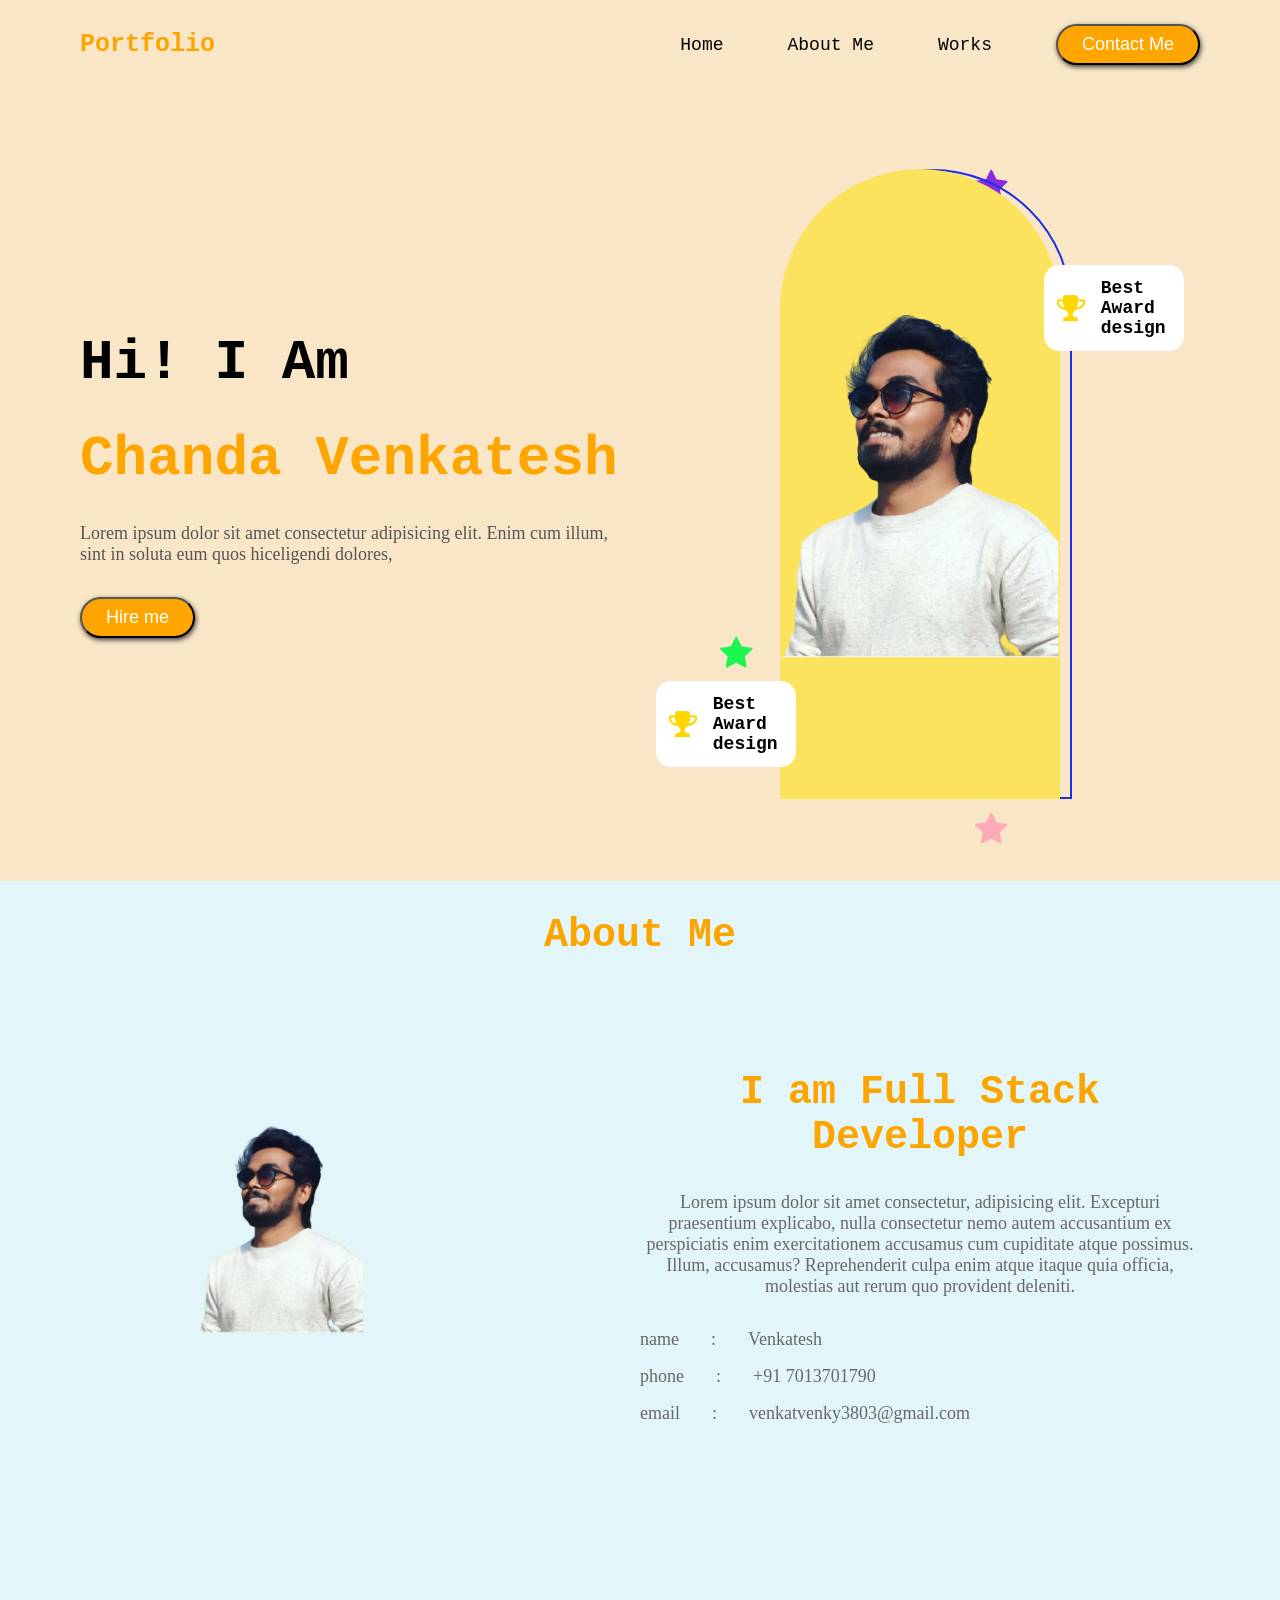
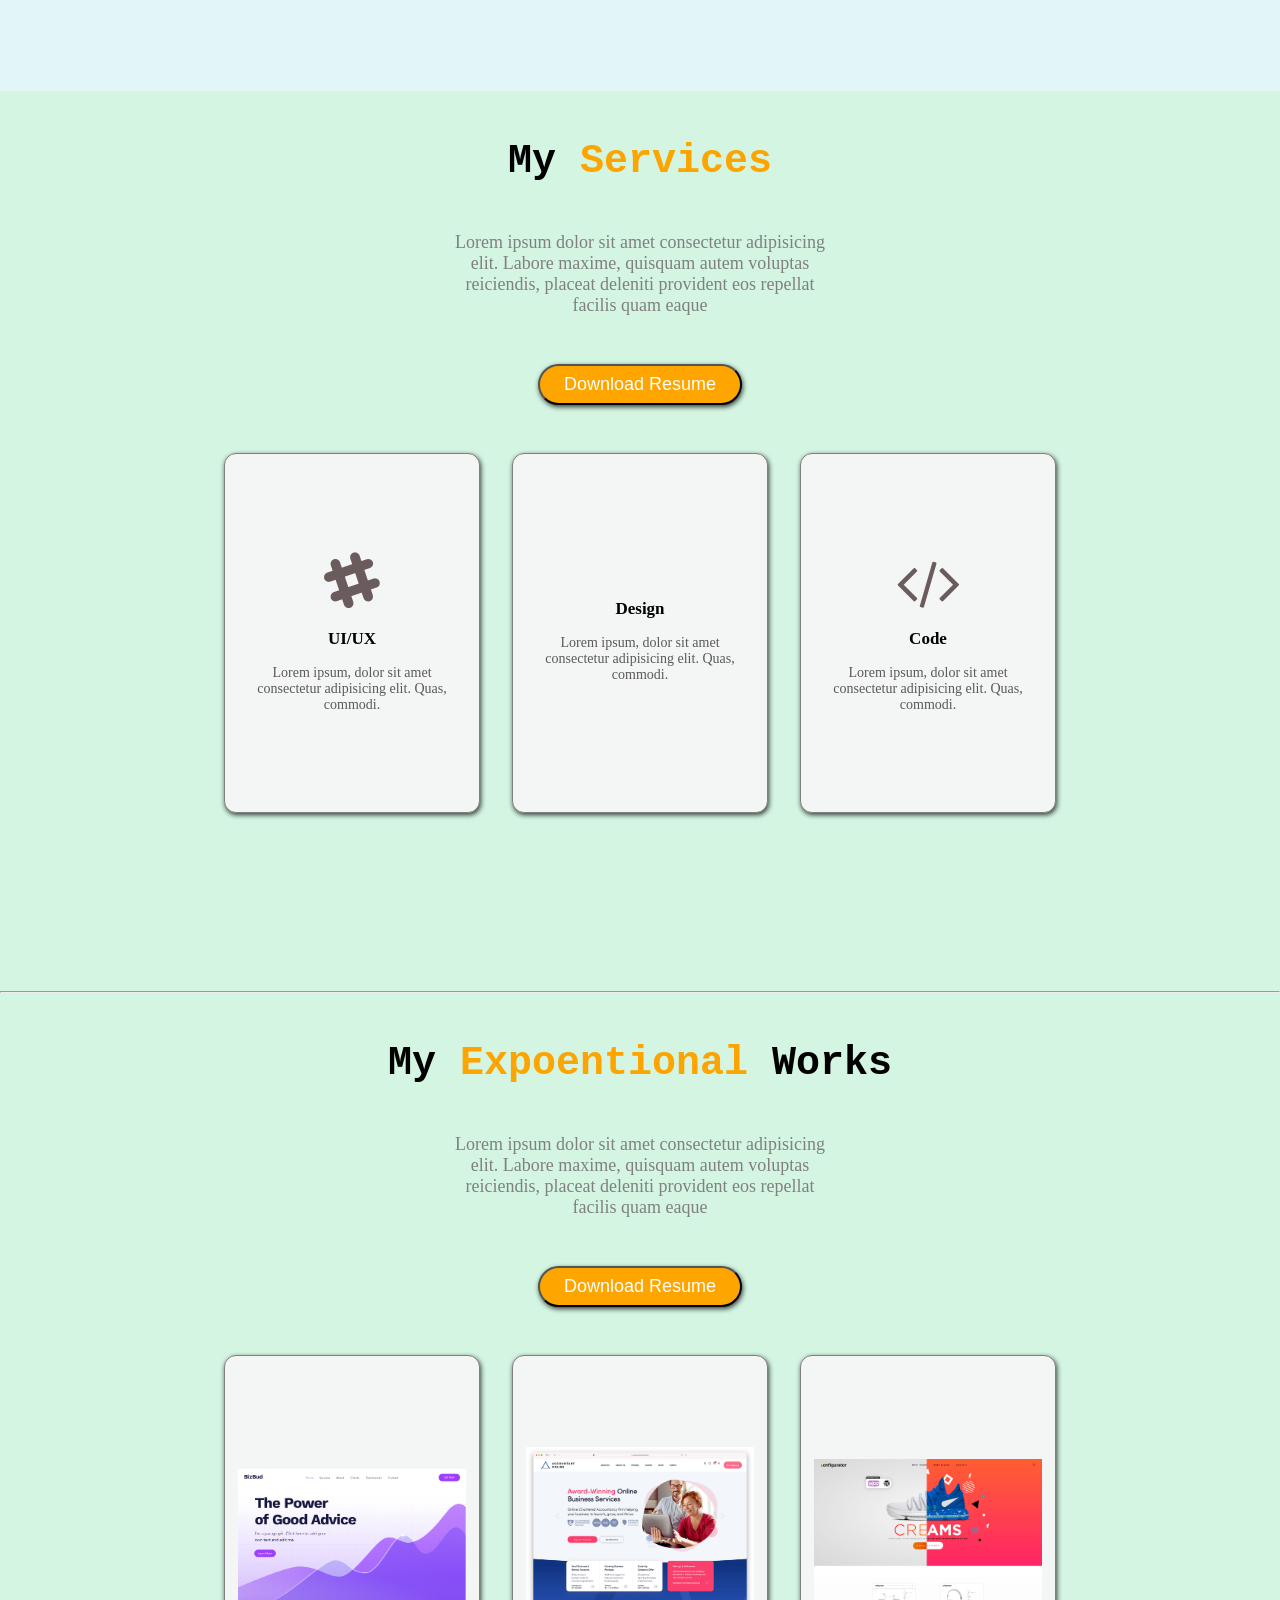
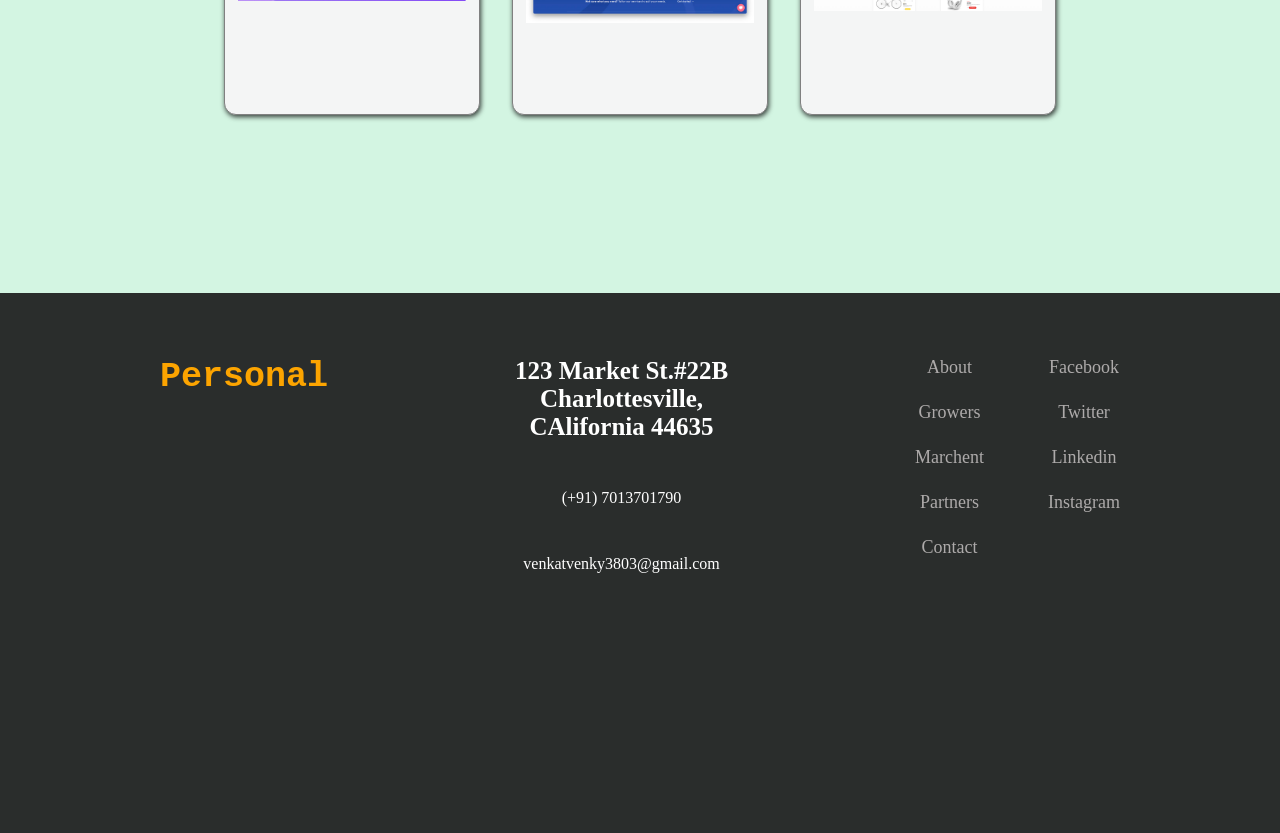
==== index.html @ 1b40fb08 "added my portfolio" ====
<!DOCTYPE html>
<html lang="en">

<head>
    <meta charset="UTF-8">
    <meta http-equiv="X-UA-Compatible" content="IE=edge">
    <meta name="viewport" content="width=device-width, initial-scale=1.0">
    <title>Venkatesh portfolio</title>
    <link rel="stylesheet" href="https://cdnjs.cloudflare.com/ajax/libs/font-awesome/4.7.0/css/font-awesome.min.css">
    <link rel="stylesheet" href="./index.css">
</head>

<body>
    <!-- navber starts -->
    <section class="navber">
        <div class="nav_container">
            <h1>Portfolio</h1>
            <div class="links">
                <ul>
                    <li>Home</li>
                    <li>About Me</li>
                    <li>Works</li>
                    <button>Contact Me</button>
                </ul>
            </div>
        </div>
    </section>
    <!-- navber ends -->
    <!-- hero starts here -->
    <section class="hero">
        <div class="hero_container">
            <div class="hero_left">
                <h1>Hi! I Am</h1>
                <h1>Chanda Venkatesh</h1>
                <p>Lorem ipsum dolor sit amet consectetur adipisicing elit. Enim cum illum, <br /> sint in soluta eum
                    quos hiceligendi dolores,</p>
                <button>Hire me</button>
            </div>
            <div class="hero_right">
                <div class="yellow"></div>
                <div class="border"></div>
                <img src="./images/Screenshot_2020-09-07-12-32-36-259_com.whatsapp-removebg-preview.png" alt="">
                <div class="awards">
                    <i class="fa fa-trophy"></i>
                    <p>Best Award <br /> design</p>
                </div>
                <div class="works">
                    <i class="fa fa-trophy"></i>
                    <p>Best Award <br /> design</p>
                </div>
                <div class="stars">
                    <i class="fa fa-star"></i>
                    <i class="fa fa-star"></i>
                    <i class="fa fa-star"></i>
                </div>
            </div>
        </div>
    </section>

    <!-- About me starts here -->
    <section class="aboutme">
        <h1>About Me</h1>
        <div class="about_container">
            <div class="about_left">
                <img src="./images/Screenshot_2020-09-07-12-32-36-259_com.whatsapp-removebg-preview.png" alt="">
            </div>
            <div class="about_right">
                <h1>I am Full Stack Developer</h1>
                <p>Lorem ipsum dolor sit amet consectetur, adipisicing elit. Excepturi praesentium explicabo, nulla
                    consectetur nemo autem accusantium ex perspiciatis enim exercitationem accusamus cum cupiditate
                    atque possimus. Illum, accusamus? Reprehenderit culpa enim atque itaque quia officia, molestias aut
                    rerum quo provident deleniti.</p>

                <div class="info">
                    <ul>
                        <li>name</li>
                        <span>:</span>
                        <li>Venkatesh</li>
                    </ul>
                    <ul>
                        <li>phone</li>
                        <span>:</span>
                        <li>+91 7013701790</li>
                    </ul>
                    <ul>
                        <li>email</li>
                        <span>:</span>
                        <li>venkatvenky3803@gmail.com</li>
                    </ul>
                </div>
            </div>
        </div>
    </section>
    <!-- my services starts here -->


    <section class="myservices">
        <h1><span>My</span> Services</h1>
        <div class="service_container">
            <p>Lorem ipsum dolor sit amet consectetur adipisicing elit. Labore maxime, quisquam autem voluptas
                reiciendis, placeat deleniti provident eos repellat facilis quam eaque </p>
            <button>Download Resume</button>

            <div class="card">
                <div class="cards">
                    <i class="fa fa-slack"></i>
                    <h2>UI/UX</h2>
                    <p>Lorem ipsum, dolor sit amet consectetur adipisicing elit. Quas, commodi.</p>
                </div>
                <div class="cards">
                    <i class="fa fa-face-smile-wink"></i>
                    <h2>Design</h2>
                    <p>Lorem ipsum, dolor sit amet consectetur adipisicing elit. Quas, commodi.</p>
                </div>
                <div class="cards">
                    <i class="fa fa-code"></i>
                    <h2>Code</h2>
                    <p>Lorem ipsum, dolor sit amet consectetur adipisicing elit. Quas, commodi.</p>
                </div>
            </div>
        </div>
    </section>
    <!-- my works starts here -->
    <hr>
    <section class="myservices">
        <h1><span>My</span> Expoentional <span>Works</span></h1>
        <div class="service_container">
            <p>Lorem ipsum dolor sit amet consectetur adipisicing elit. Labore maxime, quisquam autem voluptas
                reiciendis, placeat deleniti provident eos repellat facilis quam eaque </p>
            <button>Download Resume</button>

            <div class="card">
                <div class="cards">
                    <img src="./images/0d373b57e250525e2556015c5ad6fe84f66f2f632357a97c5de6e73043c0e0d51628682335902.jpg"
                        alt="">
                </div>
                <div class="cards">
                    <img src="./images/accounting-website-design.jpg" alt="">
                </div>
                <div class="cards">
                    <img src="images/15_awesome-websites.jpg" alt="">
                </div>
            </div>
        </div>
    </section>
    <!-- Footer starts here -->

    <section class="footer">
        <div class="footer_container">
            <div class="content">
                <h1>Personal</h1>
            </div>
            <div class="content">
                <h3>123 Market St.#22B Charlottesville, CAlifornia 44635</h3>
                <p>(+91) 7013701790</p>
                <p>venkatvenky3803@gmail.com</p>
            </div>
            <div class="content">
                <ul>
                    <li>About</li>
                    <li>Growers</li>
                    <li>Marchent</li>
                    <li>Partners</li>
                    <li>Contact</li>
                </ul>
            </div>
            <div class="content">
                <ul>
                    <li>Facebook</li>
                    <li>Twitter</li>
                    <li>Linkedin</li>
                    <li>Instagram</li>
                </ul>
            </div>
        </div>
    </section>
</body>

</html>
---- index.css ----
* {
    margin: 0%;
    padding: 0%;
    box-sizing: border-box;
}

/* navber starts here */
.navber {
    width: 100%;
    background-color: rgb(248, 230, 199);
    position: sticky;
    top: 0;
    z-index: 10;
}

.nav_container {
    display: flex;
    justify-content: space-between;
    align-items: center;
    padding: 1.5rem 5rem;
}

h1 {
    font-size: 25px;
    color: rgb(252, 164, 0);
    font-family: monospace;
}

.links>ul {
    display: flex;
    list-style: none;
    gap: 4rem;
    align-items: center;
}

.links>ul li {
    font-size: 18px;
    font-weight: 500;
    font-family: monospace;
}

.links>ul li:hover {
    color: orange;
    transition: 0.3s ease;
}

button {
    padding: 0.5rem 1.5rem;
    border-radius: 25px;
    color: white;
    background-color: orange;
    font-size: 18px;
    font-weight: 500;
    -webkit-box-shadow: 1px 2px 5px 0px rgba(0, 0, 0, 0.75);
    -moz-box-shadow: 1px 2px 5px 0px rgba(0, 0, 0, 0.75);
    box-shadow: 1px 2px 5px 0px rgba(0, 0, 0, 0.75);
    cursor: pointer;
    width: fit-content;
}

/* Hero starts here */

.hero {
    width: 100%;
    background-color: rgb(248, 230, 199);
    height: 88vh;
}

.hero_container {
    display: flex;
    align-items: center;
    padding: 5rem;
}

.hero_left {
    flex: 1;
    display: flex;
    flex-direction: column;
    justify-content: center;
    gap: 2rem;
    margin: 2rem 0;
}

.hero_left>h1:nth-child(1) {
    color: black;
    font-size: 3.5rem;
}

.hero_left>h1:nth-child(2) {
    color: orange;
    font-size: 3.5rem;
}

.hero_left>p {
    color: rgb(86, 85, 85);
    font-size: 18px;
}


.hero_right {
    flex: 1;
    display: flex;
    justify-content: center;
    align-items: center;
    position: relative;
}

.yellow {
    background-color: rgb(251, 227, 94);
    height: 70vh;
    width: 50%;
    border-top-right-radius: 150px;
    border-top-left-radius: 150px;
    z-index: 2;
}

.border {
    border: 2px solid rgb(30, 47, 231);
    height: 70vh;
    width: 50%;
    border-top-right-radius: 150px;
    border-top-left-radius: 150px;
    position: absolute;
    right: 8rem;
    z-index: 1;
}

.hero_right>img {
    width: 50%;
    position: absolute;
    z-index: 3;
}

.awards {
    background-color: white;
    width: 25%;
    display: flex;
    align-items: center;
    justify-content: center;
    gap: 1rem;
    padding: 0.8rem;
    border-radius: 15px;
    position: absolute;
    bottom: 2rem;
    left: 1rem;
    z-index: 4;
}

.awards>i,
.works>i {
    font-size: 30px;
    color: gold;
}

.awards>p,
.works>p {
    font-size: 18px;
    font-weight: 600;
    font-family: monospace;
}

.works {
    background-color: white;
    width: 25%;
    display: flex;
    align-items: center;
    justify-content: center;
    gap: 1rem;
    padding: 0.8rem;
    border-radius: 15px;
    position: absolute;
    top: 6rem;
    right: 1rem;
    z-index: 4;
}

.stars i {
    font-size: 35px;
}

.stars :nth-child(1) {
    position: absolute;
    color: rgb(28, 245, 82);
    bottom: 8rem;
    left: 5rem;
}

.stars :nth-child(2) {
    position: absolute;
    color: blueviolet;
    top: 0rem;
    right: 12rem;
}

.stars :nth-child(3) {
    position: absolute;
    color: rgb(254, 171, 185);
    bottom: -3rem;
    right: 12rem;
}

/* about me starts here */

.aboutme {
    width: 100%;
    height: 90vh;
    background-color: rgb(226, 246, 249);
    text-align: center;
    color: rgb(104, 103, 103);
    font-size: 18px;
}

.aboutme h1 {
    font-size: 40px;
    padding-top: 2rem;
}

.about_container {
    display: flex;
    align-items: center;
    justify-content: center;
}

.about_left {
    flex: 1;
}

.about_left img {
    width: 30%;
}

.about_right {
    flex: 1;
    display: flex;
    flex-direction: column;
    gap: 2rem;
    align-items: flex-start;
    padding: 5rem;
}

.info {
    display: flex;
    flex-direction: column;
    gap: 1rem;
    align-items: flex-start;
}

.info ul {
    display: flex;
    align-items: center;
    list-style: none;
    justify-content: space-around;
    gap: 2rem;
}


/* myservices starts here */
.myservices {
    width: 100%;
    height: 100vh;
    background-color: rgb(211, 245, 226);
    text-align: center;
}

.myservices h1 {
    font-size: 40px;
    padding: 3rem;
}

.myservices h1 span {
    font-size: 40px;
    color: black;
}

.service_container {
    display: flex;
    flex-direction: column;
    justify-content: center;
    align-items: center;
    gap: 3rem;
}

.service_container p {
    color: gray;
    width: 30%;
    align-self: center;
    font-size: 18px;
}

.service_container button {
    width: fit-content;
    align-self: center;
    font-size: 18px;
    color: white;
}

.card {
    display: flex;
    gap: 2rem;
    justify-content: center;
    align-items: center;
}

.cards {
    background-color: rgb(244, 245, 245);
    width: 20%;
    height: 40vh;
    border: 1px solid gray;
    border-radius: 12px;
    display: flex;
    justify-content: center;
    align-items: center;
    flex-direction: column;
    gap: 1rem;
    -webkit-box-shadow: 1px 2px 5px 0px rgba(0, 0, 0, 0.75);
    -moz-box-shadow: 1px 2px 5px 0px rgba(0, 0, 0, 0.75);
    box-shadow: 1px 2px 5px 0px rgba(0, 0, 0, 0.75);
    cursor: pointer;
}

.cards:hover {
    transform: scale(1.1);
    transition: 0.3s ease;
}

.cards i {
    font-size: 60px;
    color: rgb(106, 92, 92);
}

.cards h2 {
    font-size: 17px;
    color: black;
}

.cards p {
    font-size: 14px;
    color: rgb(91, 89, 89);
    width: 80%;
}

.cards img {
    width: 90%;
    object-fit: cover;
}

/* footer starts here*/

.footer {
    width: 100%;
    height: 60vh;
    background-color: rgb(42, 45, 44);
    text-align: center;
}
.footer_container {
    width: 80%;
    display: flex;
    margin: 0 auto;
    padding: 4rem 2rem;
    text-align: center;
    color: white;
    gap: 4rem;
}

.content{
    display: flex;
    flex-direction: column;
    gap: 3rem;
}
.content h1{
    font-size: 35px;
}
.content h3{
    font-size: 25px;
    width: 50%;
    align-self: center;
}
.content ul{
  list-style: none;
  display: flex;
  flex-direction: column;
  gap: 1.5rem;
  color: rgb(173, 170, 170);
  font-size: 18px;
}
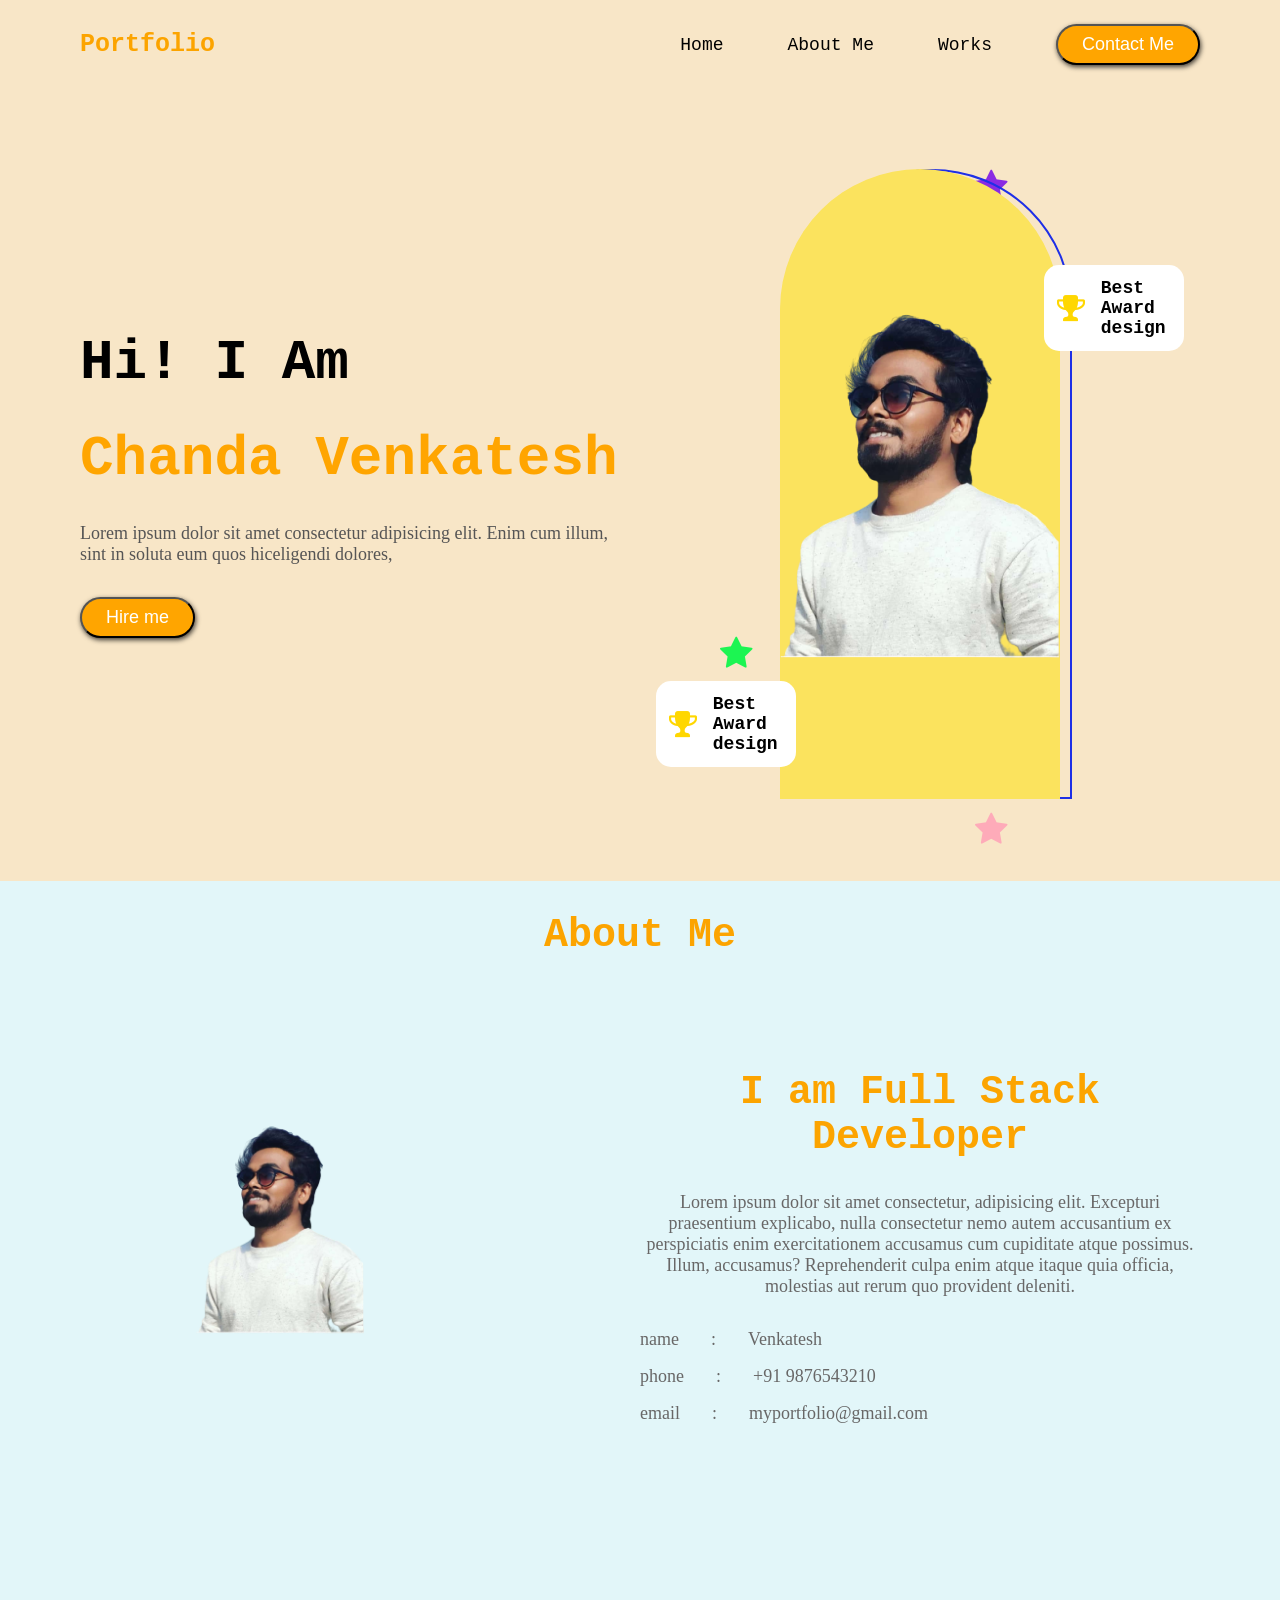
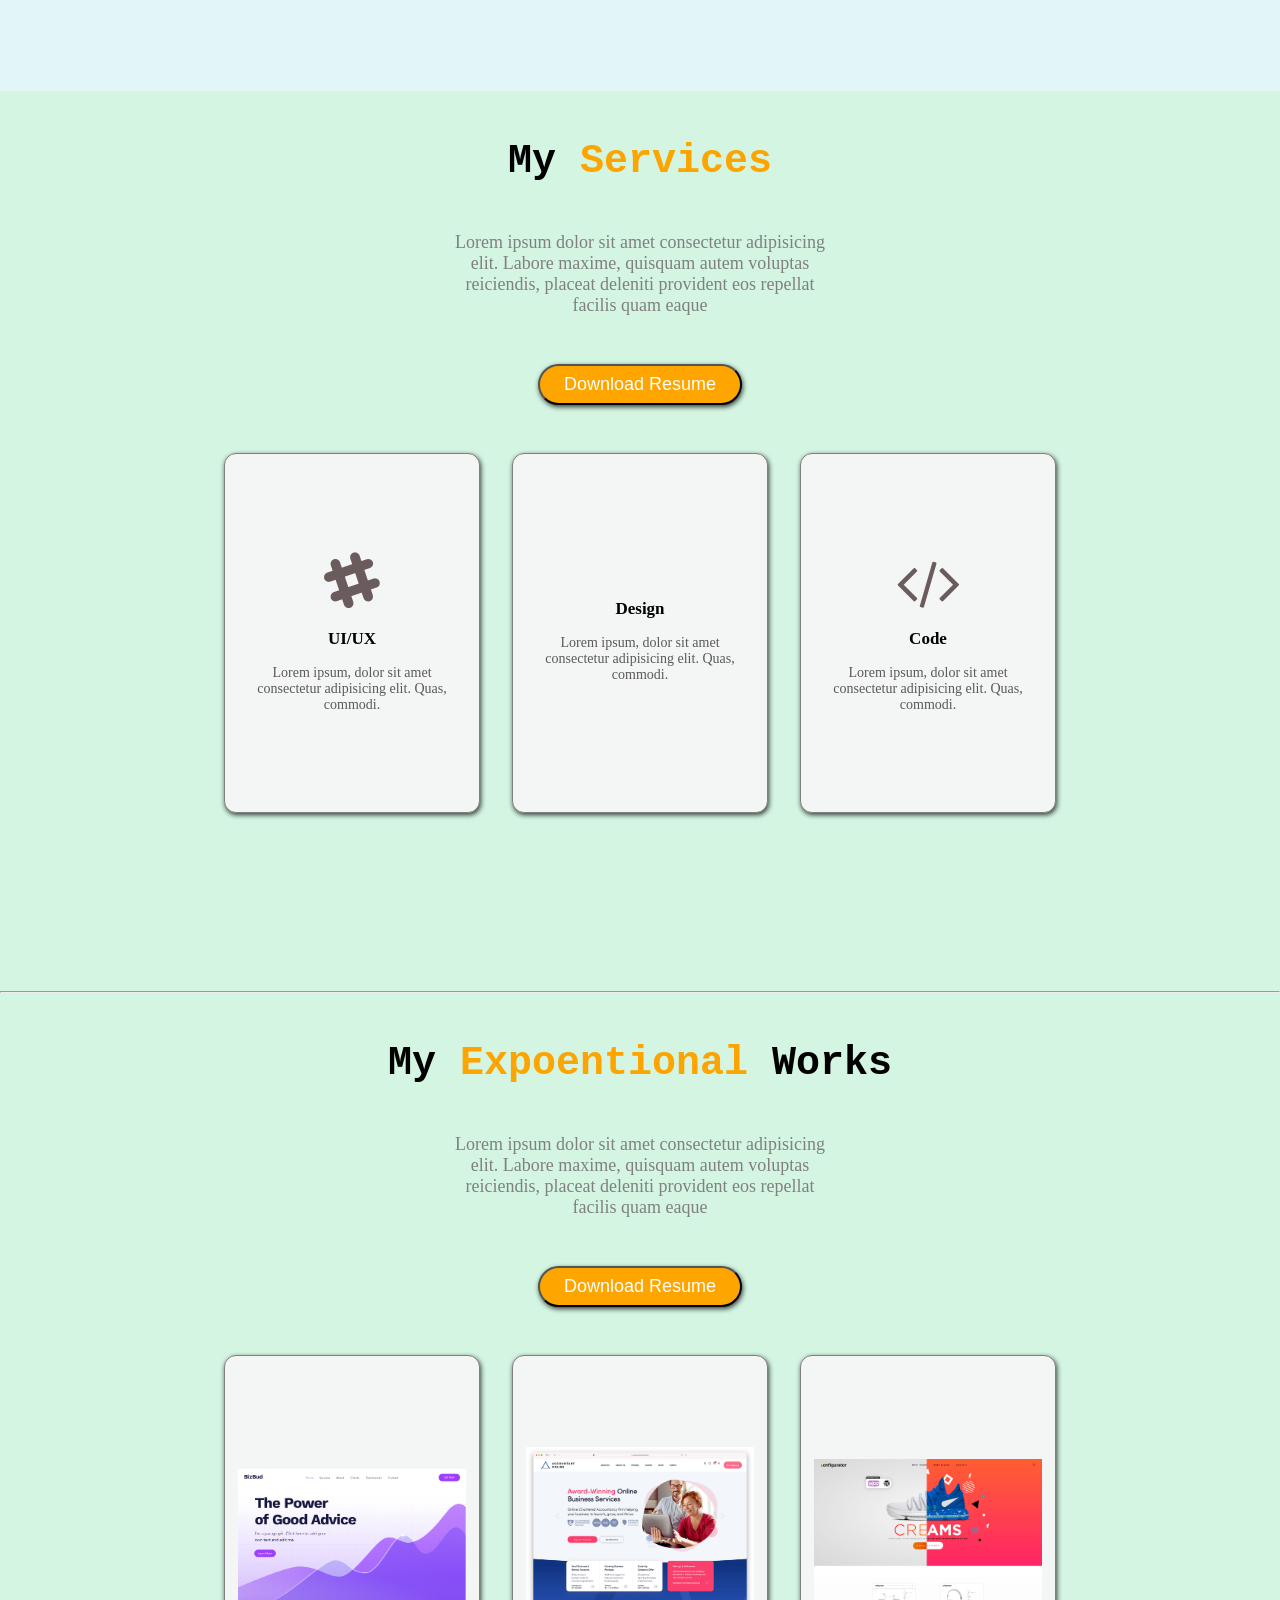
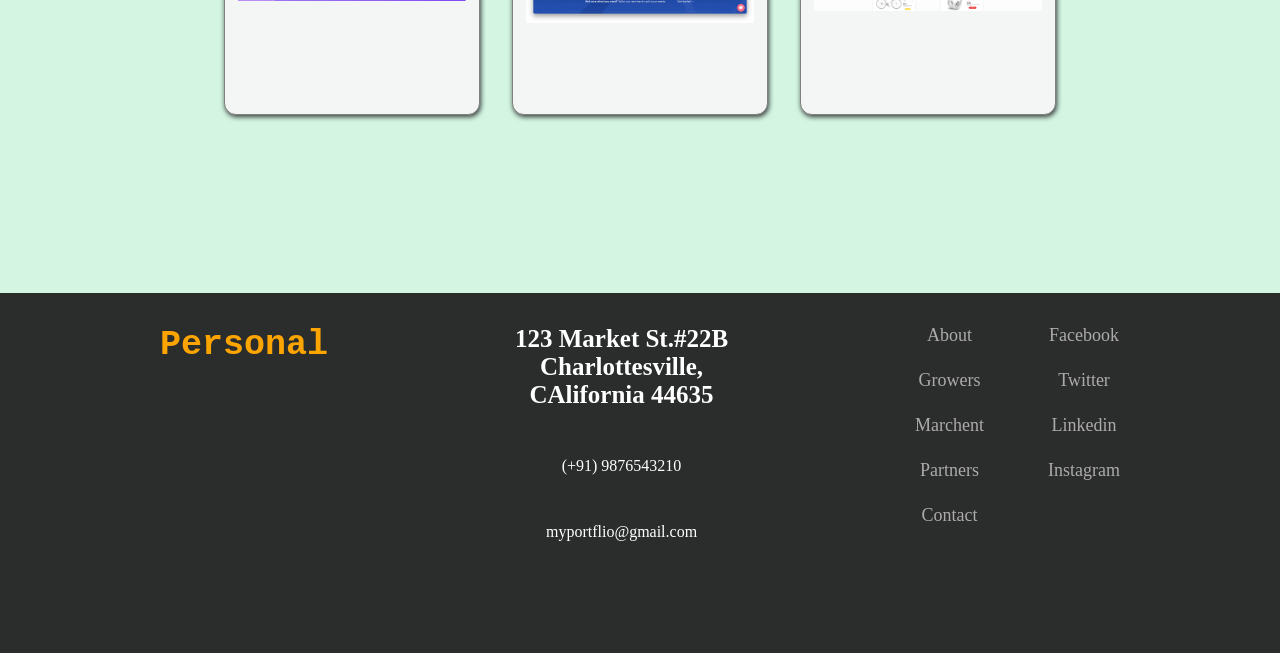
==== commit 40418064: "src" ====
--- a/index.html
+++ b/index.html
@@ -80,12 +80,12 @@
                     <ul>
                         <li>phone</li>
                         <span>:</span>
-                        <li>+91 7013701790</li>
+                        <li>+91 9876543210</li>
                     </ul>
                     <ul>
                         <li>email</li>
                         <span>:</span>
-                        <li>venkatvenky3803@gmail.com</li>
+                        <li>myportfolio@gmail.com</li>
                     </ul>
                 </div>
             </div>
@@ -152,8 +152,8 @@
             </div>
             <div class="content">
                 <h3>123 Market St.#22B Charlottesville, CAlifornia 44635</h3>
-                <p>(+91) 7013701790</p>
-                <p>venkatvenky3803@gmail.com</p>
+                <p>(+91) 9876543210</p>
+                <p>myportflio@gmail.com</p>
             </div>
             <div class="content">
                 <ul>
--- a/index.css
+++ b/index.css
@@ -348,7 +348,7 @@
 
 .footer {
     width: 100%;
-    height: 60vh;
+    height: 40vh;
     background-color: rgb(42, 45, 44);
     text-align: center;
 }
@@ -356,7 +356,7 @@
     width: 80%;
     display: flex;
     margin: 0 auto;
-    padding: 4rem 2rem;
+    padding: 2rem;
     text-align: center;
     color: white;
     gap: 4rem;
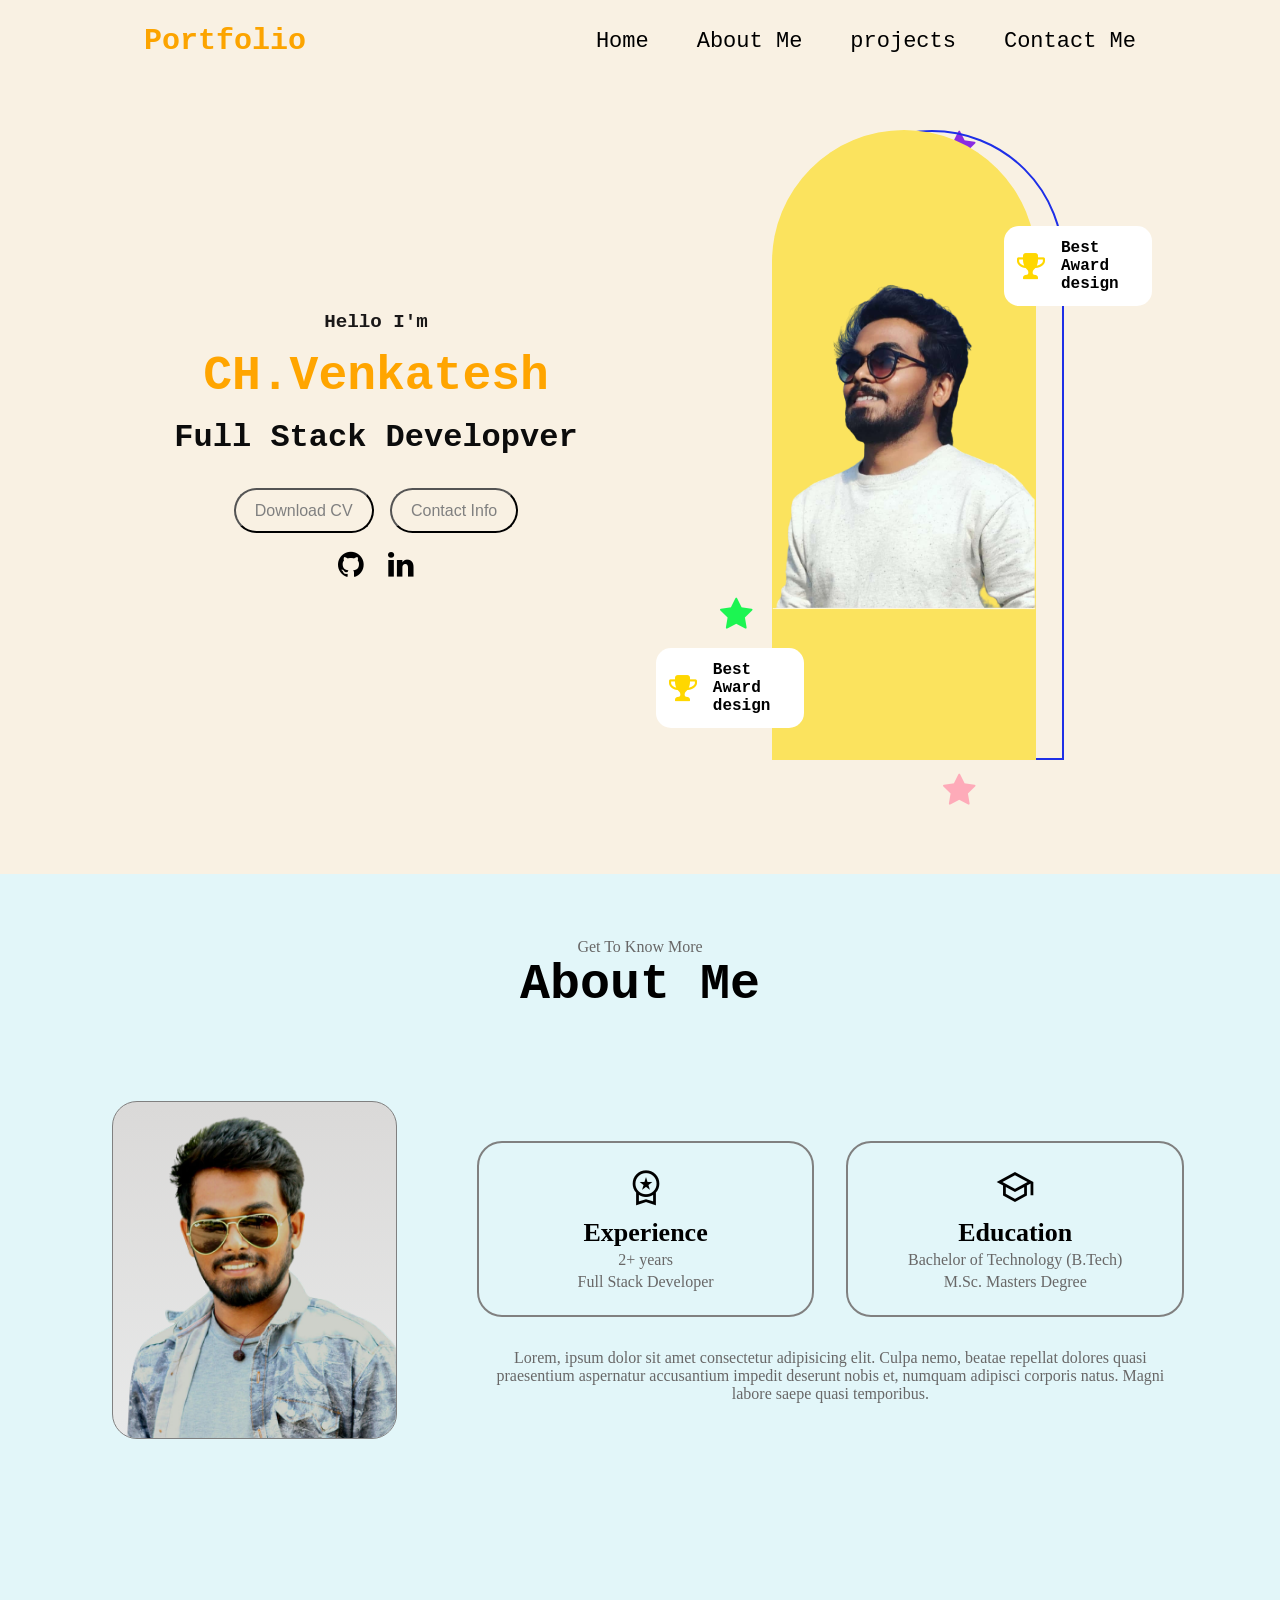
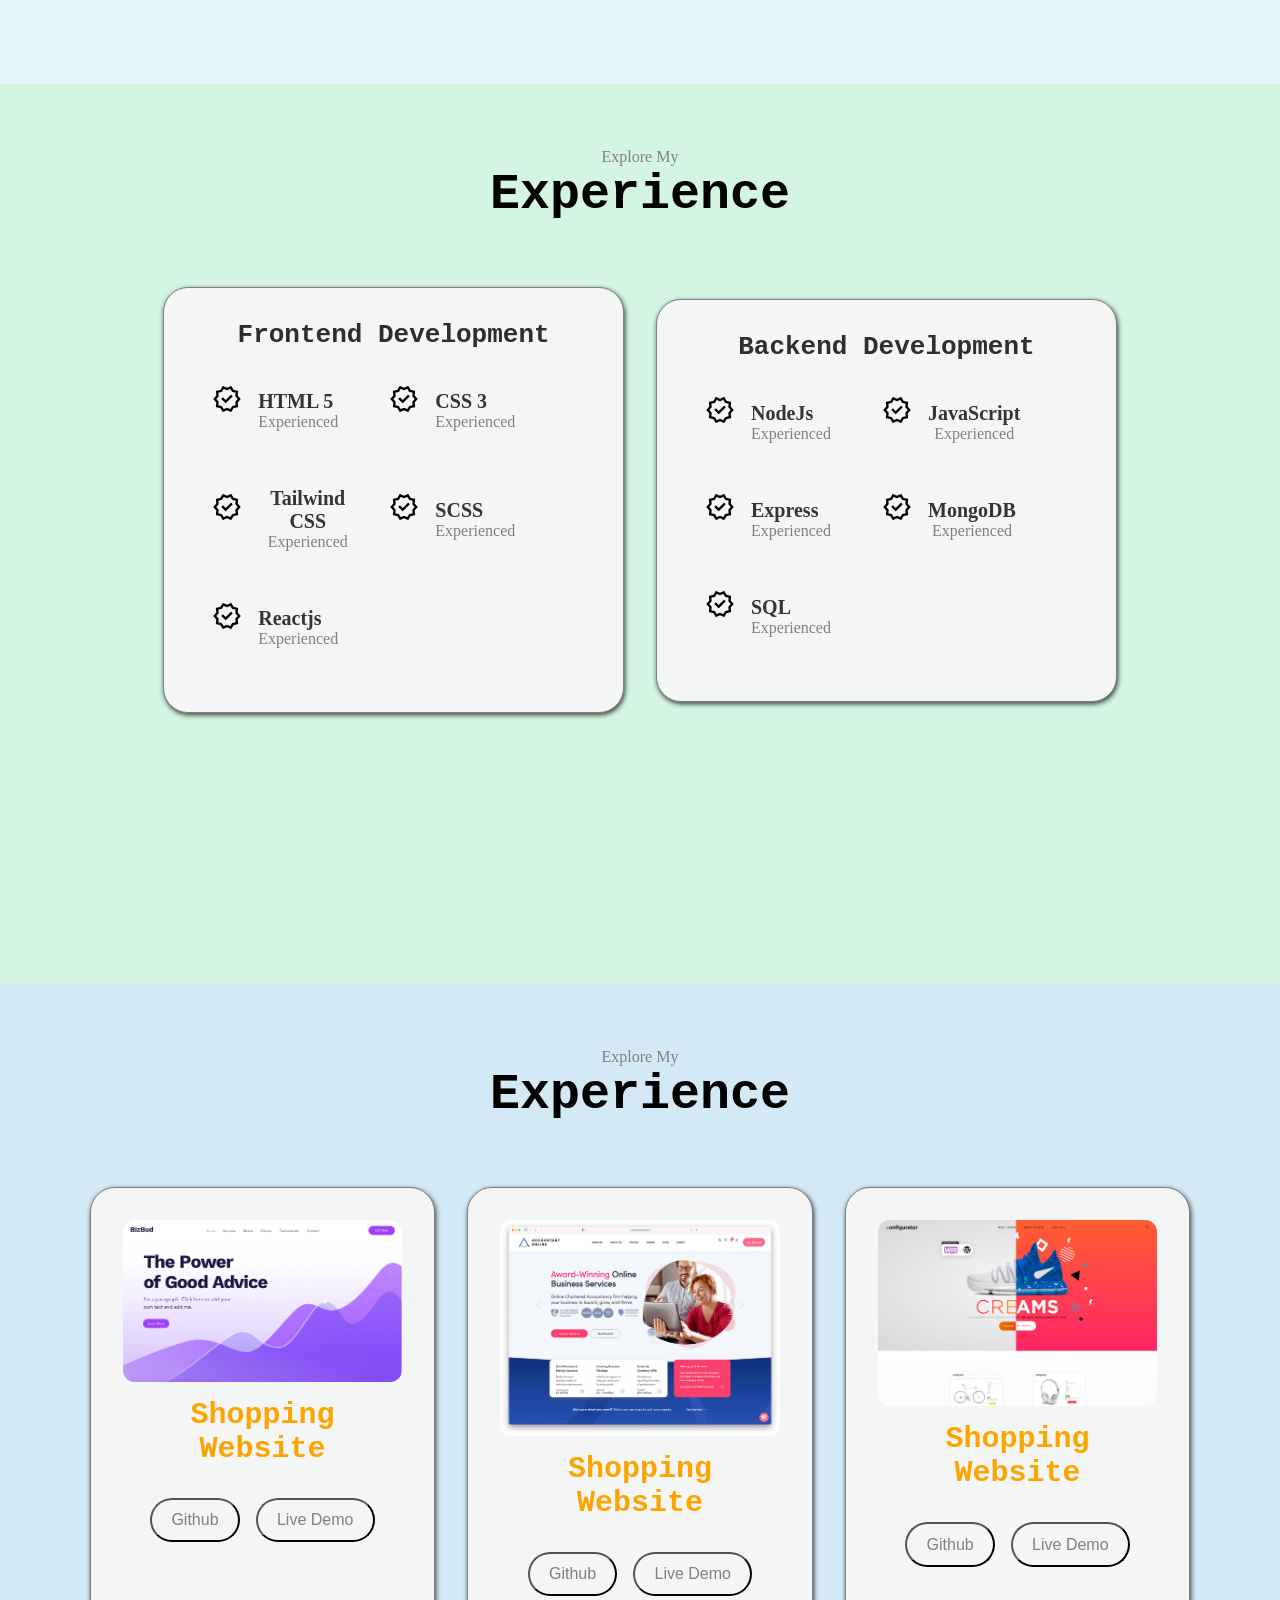
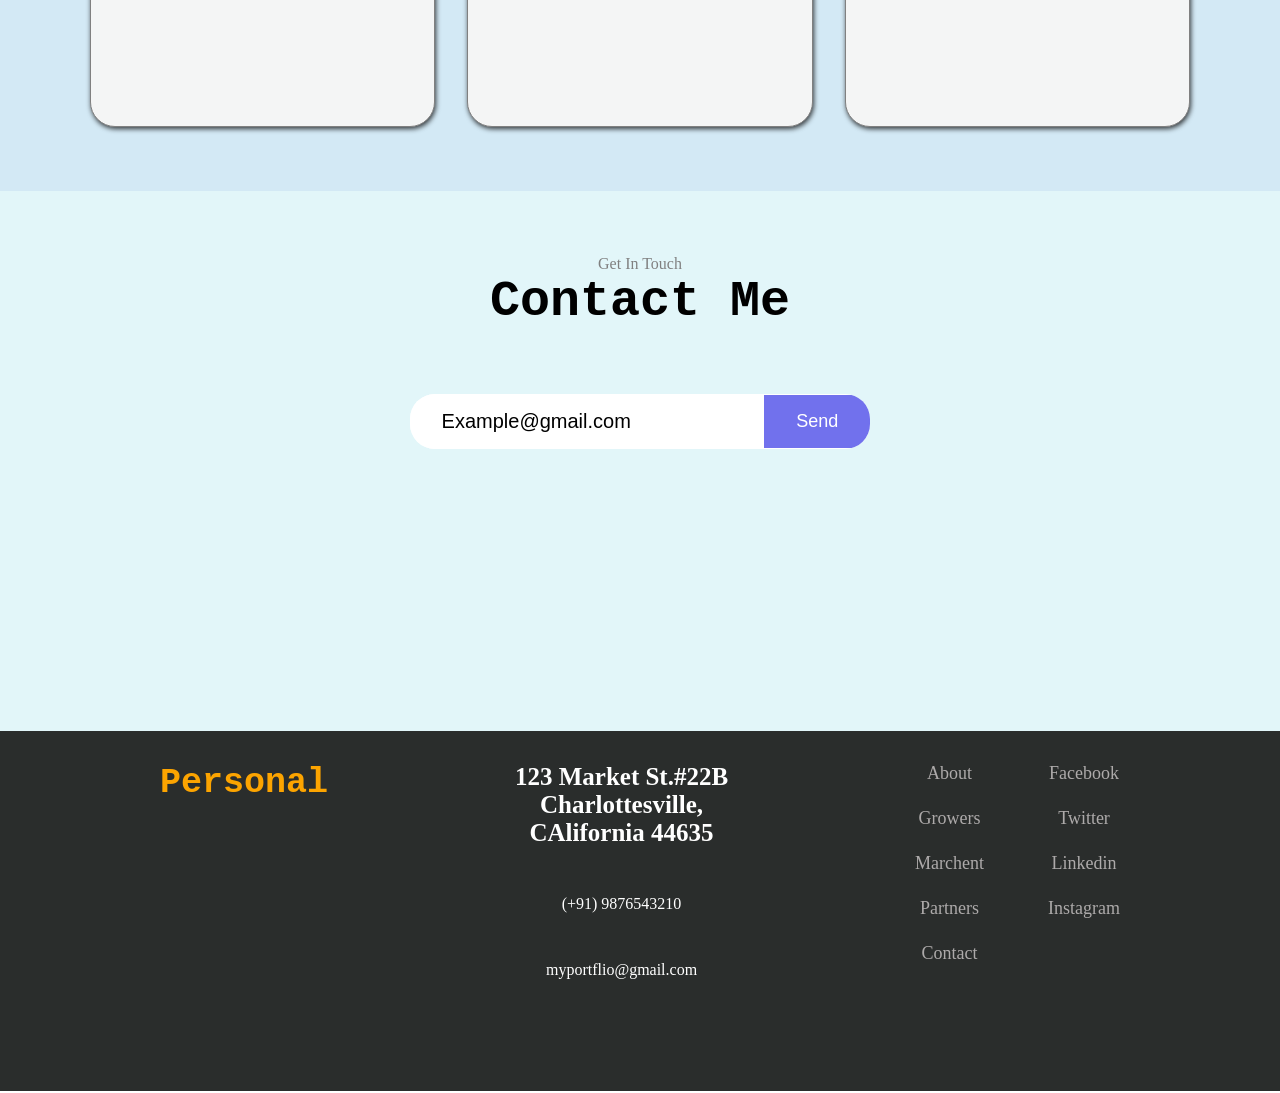
==== commit 9c8e7548: "updated" ====
--- a/index.html
+++ b/index.html
@@ -7,6 +7,8 @@
     <meta name="viewport" content="width=device-width, initial-scale=1.0">
     <title>Venkatesh portfolio</title>
     <link rel="stylesheet" href="https://cdnjs.cloudflare.com/ajax/libs/font-awesome/4.7.0/css/font-awesome.min.css">
+    <link rel="stylesheet"
+        href="https://fonts.googleapis.com/css2?family=Material+Symbols+Outlined:opsz,wght,FILL,GRAD@20..48,100..700,0..1,-50..200" />
     <link rel="stylesheet" href="./index.css">
 </head>
 
@@ -17,10 +19,10 @@
             <h1>Portfolio</h1>
             <div class="links">
                 <ul>
-                    <li>Home</li>
-                    <li>About Me</li>
-                    <li>Works</li>
-                    <button>Contact Me</button>
+                    <li><a href="#">Home</a></li>
+                    <li><a href="#aboutme">About Me</a></li>
+                    <li><a href="#projects">projects</a></li>
+                    <li><a href="#contactme">Contact Me</a></li>
                 </ul>
             </div>
         </div>
@@ -30,11 +32,18 @@
     <section class="hero">
         <div class="hero_container">
             <div class="hero_left">
-                <h1>Hi! I Am</h1>
-                <h1>Chanda Venkatesh</h1>
-                <p>Lorem ipsum dolor sit amet consectetur adipisicing elit. Enim cum illum, <br /> sint in soluta eum
-                    quos hiceligendi dolores,</p>
-                <button>Hire me</button>
+                <h1>Hello I'm</h1>
+                <h1>CH.Venkatesh</h1>
+                <h1>Full Stack Developver</h1>
+                <div class="btns">
+                    <button class="cvbtn">Download CV</button>
+                    <button class="infobtn">Contact Info</button>
+                </div>
+                <div class="icons">
+                    <i class="fa fa-github"></i>
+                    <i class="fa fa-linkedin"></i>
+                </div>
+
             </div>
             <div class="hero_right">
                 <div class="yellow"></div>
@@ -58,35 +67,36 @@
     </section>
 
     <!-- About me starts here -->
-    <section class="aboutme">
-        <h1>About Me</h1>
-        <div class="about_container">
-            <div class="about_left">
-                <img src="./images/Screenshot_2020-09-07-12-32-36-259_com.whatsapp-removebg-preview.png" alt="">
-            </div>
-            <div class="about_right">
-                <h1>I am Full Stack Developer</h1>
-                <p>Lorem ipsum dolor sit amet consectetur, adipisicing elit. Excepturi praesentium explicabo, nulla
-                    consectetur nemo autem accusantium ex perspiciatis enim exercitationem accusamus cum cupiditate
-                    atque possimus. Illum, accusamus? Reprehenderit culpa enim atque itaque quia officia, molestias aut
-                    rerum quo provident deleniti.</p>
-
-                <div class="info">
-                    <ul>
-                        <li>name</li>
-                        <span>:</span>
-                        <li>Venkatesh</li>
-                    </ul>
-                    <ul>
-                        <li>phone</li>
-                        <span>:</span>
-                        <li>+91 9876543210</li>
-                    </ul>
-                    <ul>
-                        <li>email</li>
-                        <span>:</span>
-                        <li>myportfolio@gmail.com</li>
-                    </ul>
+    <section id="aboutme">
+        <div class="about_wrapper">
+            <p>Get To Know More</p>
+            <h1>About Me</h1>
+            <div class="about_container">
+                <div class="about_left">
+                    <img src="images/20190613_201055-removebg-preview.png" alt="">
+                </div>
+                <div class="about_right">
+                    <div class="about_top">
+                        <div class="education">
+                            <span class="material-symbols-outlined">
+                                workspace_premium
+                            </span>
+                            <p>Experience</p>
+                            <p>2+ years</p>
+                            <p>Full Stack Developer</p>
+                        </div>
+                        <div class="education">
+                            <span class="material-symbols-outlined">
+                                school
+                            </span>
+                            <p>Education</p>
+                            <p>Bachelor of Technology (B.Tech)</p>
+                            <p>M.Sc. Masters Degree</p>
+                        </div>
+                    </div>
+                    <p>Lorem, ipsum dolor sit amet consectetur adipisicing elit. Culpa nemo, beatae repellat dolores
+                        quasi praesentium aspernatur accusantium impedit deserunt nobis et, numquam adipisci corporis
+                        natus. Magni labore saepe quasi temporibus.</p>
                 </div>
             </div>
         </div>
@@ -94,55 +104,160 @@
     <!-- my services starts here -->
 
 
-    <section class="myservices">
-        <h1><span>My</span> Services</h1>
+    <section id="myservices">
+        <p>Explore My</p>
+        <h1>Experience</h1>
         <div class="service_container">
-            <p>Lorem ipsum dolor sit amet consectetur adipisicing elit. Labore maxime, quisquam autem voluptas
-                reiciendis, placeat deleniti provident eos repellat facilis quam eaque </p>
-            <button>Download Resume</button>
-
             <div class="card">
-                <div class="cards">
-                    <i class="fa fa-slack"></i>
-                    <h2>UI/UX</h2>
-                    <p>Lorem ipsum, dolor sit amet consectetur adipisicing elit. Quas, commodi.</p>
-                </div>
-                <div class="cards">
-                    <i class="fa fa-face-smile-wink"></i>
-                    <h2>Design</h2>
-                    <p>Lorem ipsum, dolor sit amet consectetur adipisicing elit. Quas, commodi.</p>
-                </div>
-                <div class="cards">
-                    <i class="fa fa-code"></i>
-                    <h2>Code</h2>
-                    <p>Lorem ipsum, dolor sit amet consectetur adipisicing elit. Quas, commodi.</p>
-                </div>
-            </div>
-        </div>
-    </section>
-    <!-- my works starts here -->
-    <hr>
-    <section class="myservices">
-        <h1><span>My</span> Expoentional <span>Works</span></h1>
-        <div class="service_container">
-            <p>Lorem ipsum dolor sit amet consectetur adipisicing elit. Labore maxime, quisquam autem voluptas
-                reiciendis, placeat deleniti provident eos repellat facilis quam eaque </p>
-            <button>Download Resume</button>
-
+                <h1>Frontend Development</h1>
+                <div class="service_items">
+                    <div class="items">
+                        <span class="material-symbols-outlined">
+                            verified
+                        </span>
+                        <div class="card_right">
+                            <h3>HTML 5</h3>
+                            <p>Experienced</p>
+                        </div>
+                    </div>
+                    <div class="items">
+                        <span class="material-symbols-outlined">
+                            verified
+                        </span>
+                        <div class="card_right">
+                            <h3>CSS 3</h3>
+                            <p>Experienced</p>
+                        </div>
+                    </div>
+                    <div class="items">
+                        <span class="material-symbols-outlined">
+                            verified
+                        </span>
+                        <div class="card_right">
+                            <h3>Tailwind CSS </h3>
+                            <p>Experienced</p>
+                        </div>
+                    </div>
+                    <div class="items">
+                        <span class="material-symbols-outlined">
+                            verified
+                        </span>
+                        <div class="card_right">
+                            <h3>SCSS </h3>
+                            <p>Experienced</p>
+                        </div>
+                    </div>
+                    <div class="items">
+                        <span class="material-symbols-outlined">
+                            verified
+                        </span>
+                        <div class="card_right">
+                            <h3>Reactjs </h3>
+                            <p>Experienced</p>
+                        </div>
+                    </div>
+                </div>
+            </div>
             <div class="card">
-                <div class="cards">
-                    <img src="./images/0d373b57e250525e2556015c5ad6fe84f66f2f632357a97c5de6e73043c0e0d51628682335902.jpg"
-                        alt="">
-                </div>
-                <div class="cards">
-                    <img src="./images/accounting-website-design.jpg" alt="">
-                </div>
-                <div class="cards">
-                    <img src="images/15_awesome-websites.jpg" alt="">
-                </div>
-            </div>
-        </div>
-    </section>
+                <h1>Backend Development</h1>
+                <div class="service_items">
+                    <div class="items">
+                        <span class="material-symbols-outlined">
+                            verified
+                        </span>
+                        <div class="card_right">
+                            <h3>NodeJs</h3>
+                            <p>Experienced</p>
+                        </div>
+                    </div>
+                    <div class="items">
+                        <span class="material-symbols-outlined">
+                            verified
+                        </span>
+                        <div class="card_right">
+                            <h3>JavaScript</h3>
+                            <p>Experienced</p>
+                        </div>
+                    </div>
+                    <div class="items">
+                        <span class="material-symbols-outlined">
+                            verified
+                        </span>
+                        <div class="card_right">
+                            <h3>Express</h3>
+                            <p>Experienced</p>
+                        </div>
+                    </div>
+                    <div class="items">
+                        <span class="material-symbols-outlined">
+                            verified
+                        </span>
+                        <div class="card_right">
+                            <h3>MongoDB</h3>
+                            <p>Experienced</p>
+                        </div>
+                    </div>
+                    <div class="items">
+                        <span class="material-symbols-outlined">
+                            verified
+                        </span>
+                        <div class="card_right">
+                            <h3>SQL</h3>
+                            <p>Experienced</p>
+                        </div>
+                    </div>
+                </div>
+            </div>
+        </div>
+    </section>
+    <!-- my projects starts here -->
+
+    <section id="projects">
+        <p>Explore My</p>
+        <h1>Experience</h1>
+        <div class="projects_container">
+
+            <div class="project_card">
+                <img src="./images/0d373b57e250525e2556015c5ad6fe84f66f2f632357a97c5de6e73043c0e0d51628682335902.jpg"
+                    alt="">
+                <h1>Shopping Website</h1>
+                <div class="btns">
+                    <button>Github</button>
+                    <button>Live Demo</button>
+                </div>
+            </div>
+            <div class="project_card">
+                <img src="./images/accounting-website-design.jpg" alt="">
+                <h1>Shopping Website</h1>
+                <div class="btns">
+                    <button>Github</button>
+                    <button>Live Demo</button>
+                </div>
+            </div>
+            <div class="project_card">
+                <img src="images/15_awesome-websites.jpg" alt="">
+                <h1>Shopping Website</h1>
+                <div class="btns">
+                    <button>Github</button>
+                    <button>Live Demo</button>
+                </div>
+            </div>
+        </div>
+    </section>
+
+    <!-- contact me -->
+
+    <section id="contactme">
+        <p>Get In Touch</p>
+        <h1>Contact Me</h1>
+        <div class="inputmail">
+            <input type="email" placeholder="Example@gmail.com" id="">
+            <button>Send</button>
+        </div>
+
+
+    </section>
+
     <!-- Footer starts here -->
 
     <section class="footer">
--- a/index.css
+++ b/index.css
@@ -2,12 +2,14 @@
     margin: 0%;
     padding: 0%;
     box-sizing: border-box;
-}
+
+}
+
 
 /* navber starts here */
 .navber {
     width: 100%;
-    background-color: rgb(248, 230, 199);
+    background-color: rgb(249, 241, 227);
     position: sticky;
     top: 0;
     z-index: 10;
@@ -18,10 +20,12 @@
     justify-content: space-between;
     align-items: center;
     padding: 1.5rem 5rem;
+    width: 90%;
+    margin: auto;
 }
 
 h1 {
-    font-size: 25px;
+    font-size: 30px;
     color: rgb(252, 164, 0);
     font-family: monospace;
 }
@@ -29,73 +33,110 @@
 .links>ul {
     display: flex;
     list-style: none;
-    gap: 4rem;
-    align-items: center;
-}
-
-.links>ul li {
+    gap: 3rem;
+    align-items: center;
+}
+
+.links>ul li a {
+    color: black;
+    text-decoration: none;
+    font-size: 22px;
+    font-weight: 500;
+    font-family: monospace;
+    cursor: pointer;
+    margin-bottom: 1rem;
+}
+
+.links>ul li a:hover {
+    transition: 0.3s ease;
+    color: orange;
+    border-bottom: 2px solid orange;
+}
+
+
+
+/* Hero starts here */
+
+.hero {
+    width: 100%;
+    background-color: rgb(249, 241, 227);
+    height: 88vh;
+}
+
+.hero_container {
+    display: flex;
+    align-items: center;
+    padding: 3rem;
+    width: 90%;
+    margin: auto
+}
+
+.hero_left {
+    flex: 1;
+    display: flex;
+    flex-direction: column;
+    justify-content: center;
+    align-items: center;
+    gap: 1rem;
+}
+
+.hero_left>h1:nth-child(1) {
+    color: rgb(26, 24, 24);
+    font-size: 1.2rem;
+}
+
+.hero_left>h1:nth-child(2) {
+    color: orange;
+    font-size: 3rem;
+}
+
+.hero_left>h1:nth-child(3) {
+    color: rgb(12, 12, 12);
+    font-size: 2rem;
+}
+
+.btns {
+    display: flex;
+    gap: 1rem;
+    margin-top: 1rem;
+}
+
+.cvbtn {
+    padding: 1rem 1.5rem;
+    border-radius: 25px;
+    color: white;
+    background-color: rgb(109, 109, 108);
     font-size: 18px;
     font-weight: 500;
-    font-family: monospace;
-}
-
-.links>ul li:hover {
-    color: orange;
-    transition: 0.3s ease;
-}
-
-button {
-    padding: 0.5rem 1.5rem;
-    border-radius: 25px;
+    cursor: pointer;
+    width: fit-content;
+}
+
+.infobtn:hover {
+    background-color: rgb(109, 109, 108);
     color: white;
-    background-color: orange;
+}
+
+.infobtn {
+    padding: 1rem 1.5rem;
+    border-radius: 25px;
+    color: rgb(109, 109, 108);
+    background-color: transparent;
     font-size: 18px;
     font-weight: 500;
-    -webkit-box-shadow: 1px 2px 5px 0px rgba(0, 0, 0, 0.75);
-    -moz-box-shadow: 1px 2px 5px 0px rgba(0, 0, 0, 0.75);
-    box-shadow: 1px 2px 5px 0px rgba(0, 0, 0, 0.75);
     cursor: pointer;
     width: fit-content;
 }
 
-/* Hero starts here */
-
-.hero {
-    width: 100%;
-    background-color: rgb(248, 230, 199);
-    height: 88vh;
-}
-
-.hero_container {
-    display: flex;
-    align-items: center;
-    padding: 5rem;
-}
-
-.hero_left {
-    flex: 1;
-    display: flex;
-    flex-direction: column;
-    justify-content: center;
-    gap: 2rem;
-    margin: 2rem 0;
-}
-
-.hero_left>h1:nth-child(1) {
-    color: black;
-    font-size: 3.5rem;
-}
-
-.hero_left>h1:nth-child(2) {
-    color: orange;
-    font-size: 3.5rem;
-}
-
-.hero_left>p {
-    color: rgb(86, 85, 85);
-    font-size: 18px;
-}
-
+.icons {
+    display: flex;
+    gap: 1.5rem;
+}
+
+.icons>i {
+    font-size: 30px;
+    cursor: pointer;
+}
 
 .hero_right {
     flex: 1;
@@ -121,7 +162,7 @@
     border-top-right-radius: 150px;
     border-top-left-radius: 150px;
     position: absolute;
-    right: 8rem;
+    right: 6.5rem;
     z-index: 1;
 }
 
@@ -133,7 +174,7 @@
 
 .awards {
     background-color: white;
-    width: 25%;
+    width: 28%;
     display: flex;
     align-items: center;
     justify-content: center;
@@ -154,14 +195,14 @@
 
 .awards>p,
 .works>p {
-    font-size: 18px;
+    font-size: 16px;
     font-weight: 600;
     font-family: monospace;
 }
 
 .works {
     background-color: white;
-    width: 25%;
+    width: 28%;
     display: flex;
     align-items: center;
     justify-content: center;
@@ -201,147 +242,302 @@
 
 /* about me starts here */
 
-.aboutme {
-    width: 100%;
+#aboutme {
     height: 90vh;
     background-color: rgb(226, 246, 249);
     text-align: center;
     color: rgb(104, 103, 103);
-    font-size: 18px;
-}
-
-.aboutme h1 {
-    font-size: 40px;
-    padding-top: 2rem;
+}
+
+#aboutme h1 {
+    font-size: 50px;
+    color: black;
+}
+
+.about_wrapper {
+    display: block;
+    width: 90%;
+    margin: auto;
+    padding-top: 4rem;
 }
 
 .about_container {
     display: flex;
     align-items: center;
     justify-content: center;
+    margin: 3rem 0;
 }
 
 .about_left {
-    flex: 1;
+    flex: 0.7;
 }
 
 .about_left img {
-    width: 30%;
+    width: 75%;
+    border: 1px solid gray;
+    background: rgb(232, 233, 233);
+    background: linear-gradient(0deg, rgba(232, 233, 233, 1) 0%, rgba(218, 217, 216, 1) 100%);
+    border-radius: 25px;
 }
 
 .about_right {
-    flex: 1;
+    flex: 1.3;
     display: flex;
     flex-direction: column;
     gap: 2rem;
     align-items: flex-start;
-    padding: 5rem;
-}
-
-.info {
-    display: flex;
-    flex-direction: column;
-    gap: 1rem;
-    align-items: flex-start;
-}
-
-.info ul {
-    display: flex;
-    align-items: center;
-    list-style: none;
-    justify-content: space-around;
+    padding: 5rem 2rem;
+}
+
+.about_top {
+    display: flex;
     gap: 2rem;
+    width: 100%;
+}
+
+.education {
+    display: flex;
+    flex-direction: column;
+    border: 2px solid gray;
+    border-radius: 25px;
+    padding: 1.5rem;
+    gap: 0.2rem;
+    width: 50%;
+}
+
+.education span {
+    color: black;
+    font-size: 40px;
+    margin-bottom: 0.5rem;
+}
+
+.education :nth-child(2) {
+    font-size: 26px;
+    font-weight: bold;
+    font-family: serif;
+    color: black;
 }
 
 
 /* myservices starts here */
-.myservices {
+#myservices {
     width: 100%;
     height: 100vh;
     background-color: rgb(211, 245, 226);
     text-align: center;
-}
-
-.myservices h1 {
-    font-size: 40px;
-    padding: 3rem;
-}
-
-.myservices h1 span {
-    font-size: 40px;
-    color: black;
+    padding: 4rem;
+}
+
+#myservices>h1 {
+    font-size: 50px;
+    color: black;
+    margin-bottom: 4rem;
+}
+
+#myservices p {
+    color: gray;
 }
 
 .service_container {
     display: flex;
-    flex-direction: column;
-    justify-content: center;
-    align-items: center;
-    gap: 3rem;
-}
-
-.service_container p {
-    color: gray;
-    width: 30%;
-    align-self: center;
-    font-size: 18px;
-}
-
-.service_container button {
-    width: fit-content;
-    align-self: center;
-    font-size: 18px;
-    color: white;
+    flex-wrap: wrap;
+    justify-content: center;
+    align-items: center;
+    gap: 2rem;
 }
 
 .card {
-    display: flex;
-    gap: 2rem;
-    justify-content: center;
-    align-items: center;
-}
-
-.cards {
     background-color: rgb(244, 245, 245);
-    width: 20%;
-    height: 40vh;
     border: 1px solid gray;
-    border-radius: 12px;
-    display: flex;
-    justify-content: center;
-    align-items: center;
-    flex-direction: column;
-    gap: 1rem;
+    width: 40%;
+    border-radius: 25px;
     -webkit-box-shadow: 1px 2px 5px 0px rgba(0, 0, 0, 0.75);
     -moz-box-shadow: 1px 2px 5px 0px rgba(0, 0, 0, 0.75);
     box-shadow: 1px 2px 5px 0px rgba(0, 0, 0, 0.75);
     cursor: pointer;
 }
 
-.cards:hover {
-    transform: scale(1.1);
+.card>h1 {
+    font-size: 26px;
+    margin-top: 2rem;
+    color: rgb(47, 46, 46);
+}
+
+.service_items {
+    padding: 1rem 3rem;
+    display: flex;
+    gap: 2rem;
+    flex-wrap: wrap;
+    margin-bottom: 3rem;
+}
+
+.items {
+    display: flex;
+    gap: 1rem;
+    align-items: center;
+    width: 40%;
+}
+
+.items span {
+    font-size: 30px;
+}
+
+.card_right {
+    display: flex;
+    flex-direction: column;
+
+}
+
+.card_right h3 {
+    font-size: 20px;
+    color: rgb(53, 52, 52);
+    margin-top: 1.5rem;
+    align-self: flex-start;
+}
+
+/* projects starts here */
+
+
+#projects {
+    width: 100%;
+    background-color: rgb(211, 233, 245);
+    text-align: center;
+    padding: 4rem;
+}
+
+#projects>h1 {
+    font-size: 50px;
+    color: black;
+    margin-bottom: 4rem;
+}
+
+#projects>p {
+    color: gray;
+}
+
+.projects_container {
+    display: flex;
+    flex-wrap: wrap;
+    justify-content: center;
+    align-items: center;
+    gap: 2rem;
+}
+
+.project_card {
+    background-color: rgb(244, 245, 245);
+    border: 1px solid gray;
+    padding: 2rem;
+    width: 30%;
+    height: 60vh;
+    display: flex;
+    gap: 1rem;
+    flex-direction: column;
+    align-items: center;
+    border-radius: 25px;
+    -webkit-box-shadow: 1px 2px 5px 0px rgba(0, 0, 0, 0.75);
+    -moz-box-shadow: 1px 2px 5px 0px rgba(0, 0, 0, 0.75);
+    box-shadow: 1px 2px 5px 0px rgba(0, 0, 0, 0.75);
+}
+
+.project_card>img {
+    width: 100%;
+    overflow: hidden;
+    object-fit: cover;
+    border-radius: 12px;
+}
+
+.btns {
+    display: flex;
+    gap: 1rem;
+
+}
+
+.btns>button {
+    padding: 0.7rem 1.2rem;
+    cursor: pointer;
+    border-radius: 50px;
+    color: gray;
+    background-color: transparent;
+    font-size: 16px;
+}
+
+.btns>button:hover {
     transition: 0.3s ease;
-}
-
-.cards i {
-    font-size: 60px;
-    color: rgb(106, 92, 92);
-}
-
-.cards h2 {
-    font-size: 17px;
-    color: black;
-}
-
-.cards p {
-    font-size: 14px;
-    color: rgb(91, 89, 89);
-    width: 80%;
-}
-
-.cards img {
-    width: 90%;
-    object-fit: cover;
+    background-color: gray;
+    color: white;
+
+}
+
+
+/* contact starts here */
+
+
+#contactme {
+    height: 60vh;
+    width: 100%;
+    background-color: rgb(226, 246, 249);
+    text-align: center;
+    color: rgb(104, 103, 103);
+    padding: 4rem;
+}
+
+#contactme>h1 {
+    font-size: 50px;
+    color: black;
+    margin-bottom: 4rem;
+}
+
+#contactme>p {
+    color: gray;
+}
+
+.inputmail {
+    background-color: white;
+    border-radius: 25px;
+    overflow: hidden;
+    width: 40%;
+    margin: auto;
+    display: flex;
+    align-items: center;
+}
+
+.inputmail>button {
+    padding: 1rem 2rem;
+    background-color: rgb(113, 113, 237);
+    color: white;
+    cursor: pointer;
+    border: none;
+    font-size: 18px;
+}
+
+.inputmail>button:hover {
+    padding: 1rem 2rem;
+    background-color: rgb(43, 43, 236);
+    color: white;
+    transition: 0.3s ease-in;
+}
+
+input {
+    padding: 1rem 2rem;
+    border-radius: 15px;
+    width: 100%;
+    cursor: pointer;
+    border: none;
+    font-size: 20px;
+    color: black;
+}
+input:focus{
+    outline: none;
+}
+
+input::placeholder {
+    font-size: 20px;
+    color: black;
+}
+
+input:hover::placeholder {
+    color: rgb(90, 89, 89);
+    transition: 0.2s ease-in;
 }
 
 /* footer starts here*/
@@ -352,6 +548,7 @@
     background-color: rgb(42, 45, 44);
     text-align: center;
 }
+
 .footer_container {
     width: 80%;
     display: flex;
@@ -362,24 +559,28 @@
     gap: 4rem;
 }
 
-.content{
+.content {
     display: flex;
     flex-direction: column;
     gap: 3rem;
 }
-.content h1{
+
+.content h1 {
     font-size: 35px;
 }
-.content h3{
+
+.content h3 {
     font-size: 25px;
     width: 50%;
     align-self: center;
 }
-.content ul{
-  list-style: none;
-  display: flex;
-  flex-direction: column;
-  gap: 1.5rem;
-  color: rgb(173, 170, 170);
-  font-size: 18px;
+
+.content ul {
+    list-style: none;
+    display: flex;
+    flex-direction: column;
+    gap: 1.5rem;
+    color: rgb(173, 170, 170);
+    font-size: 18px;
+    cursor: pointer;
 }
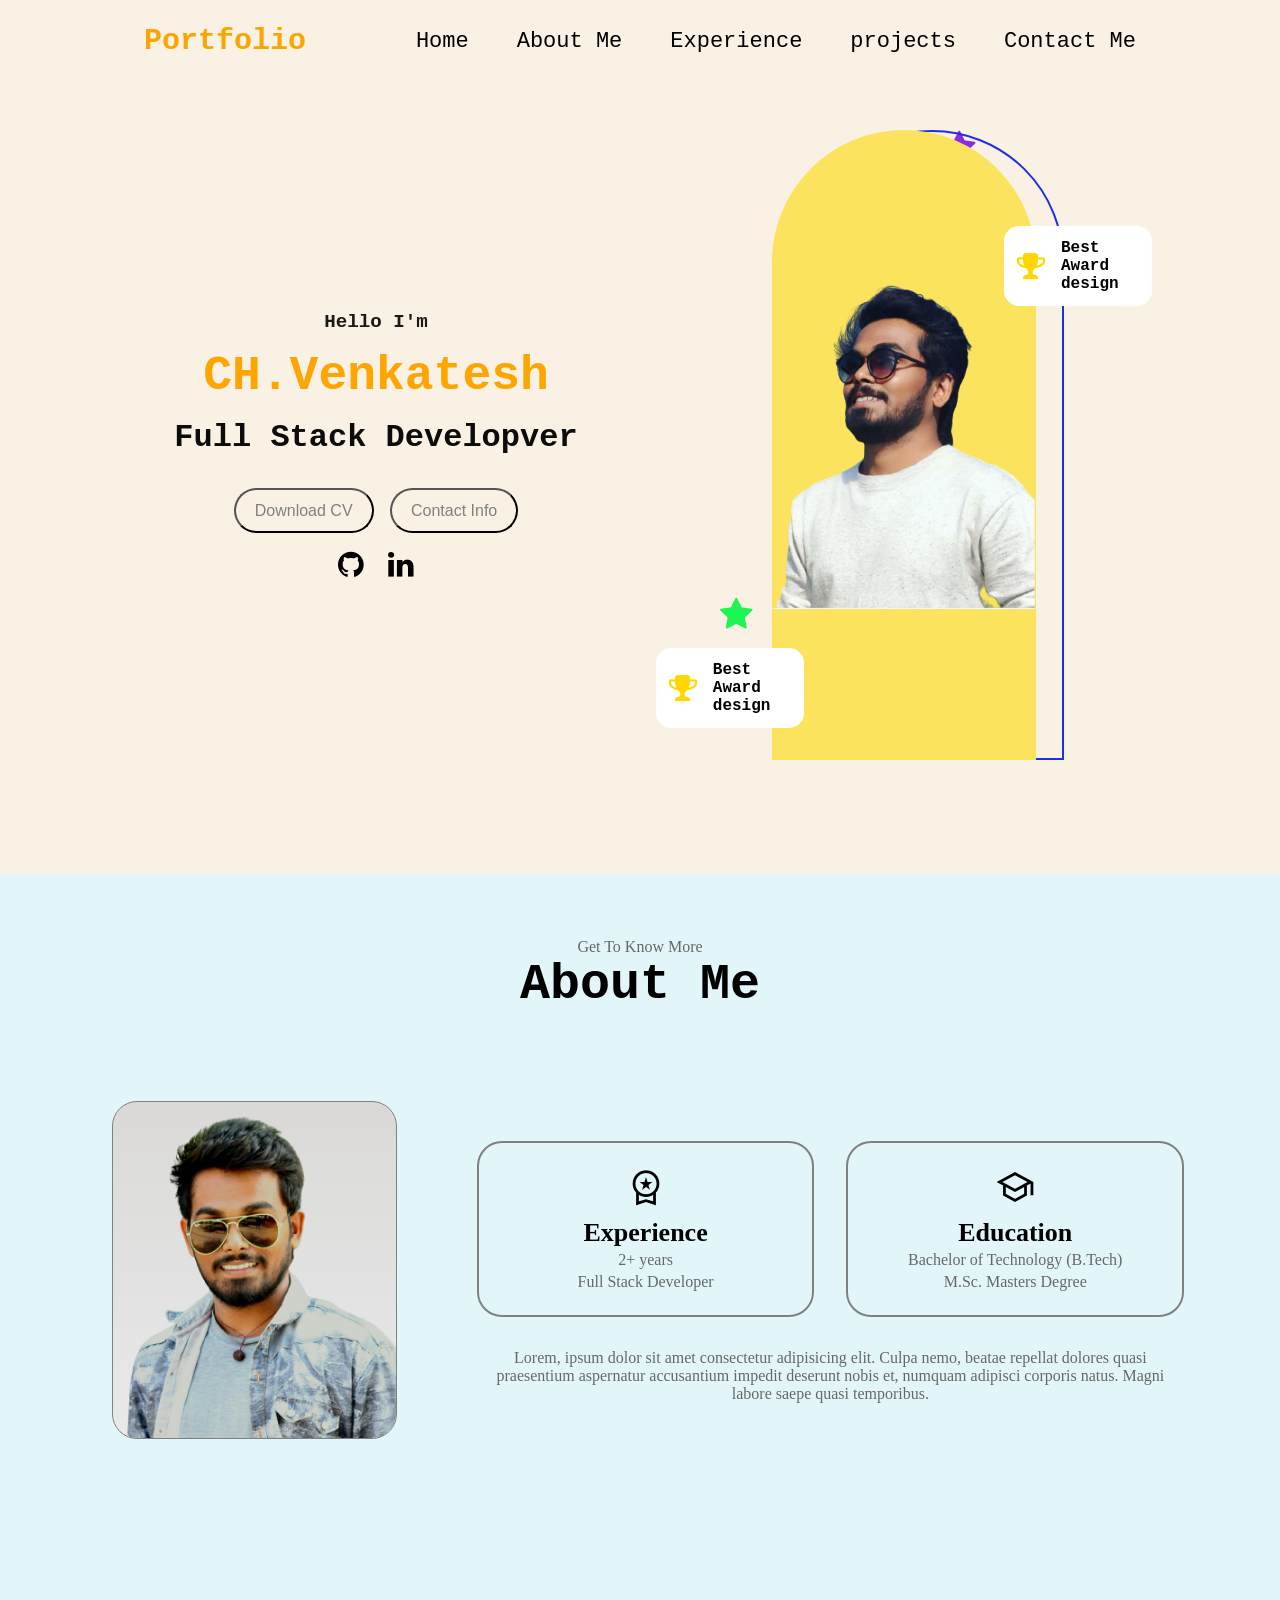
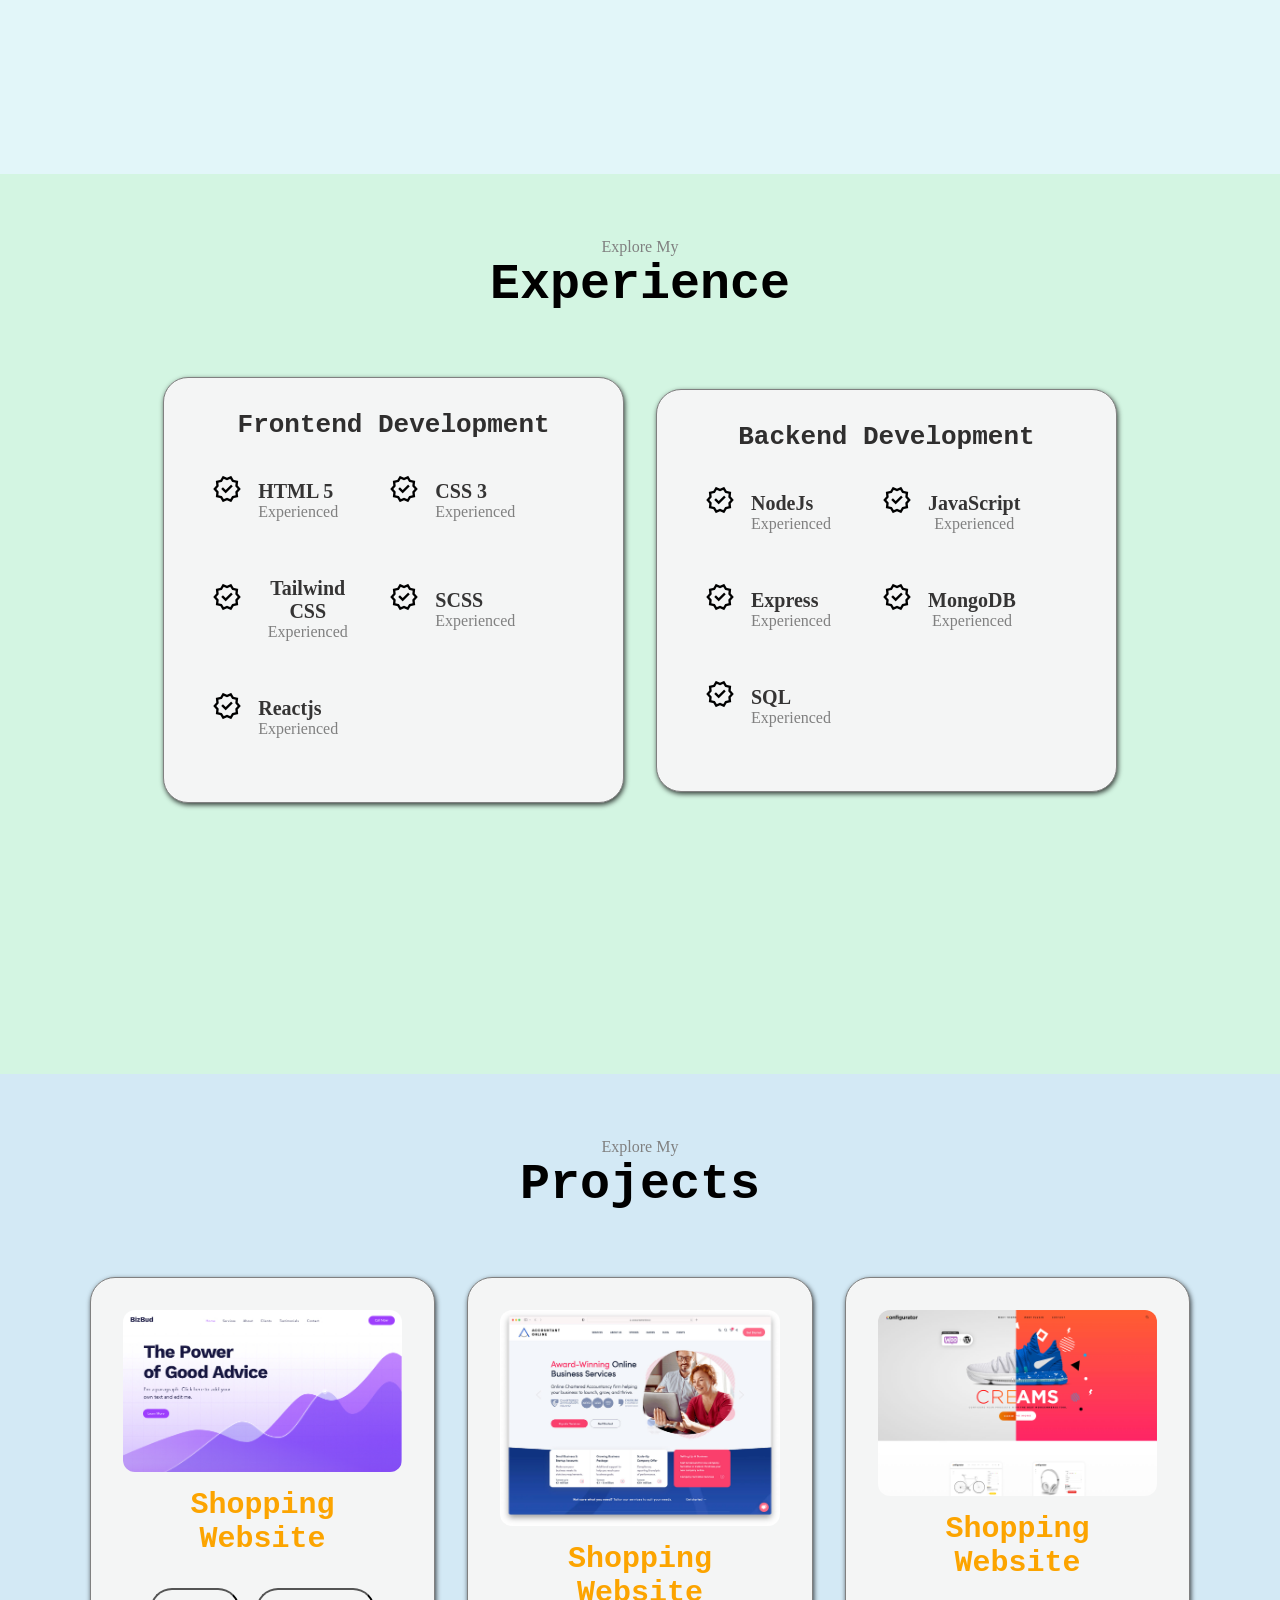
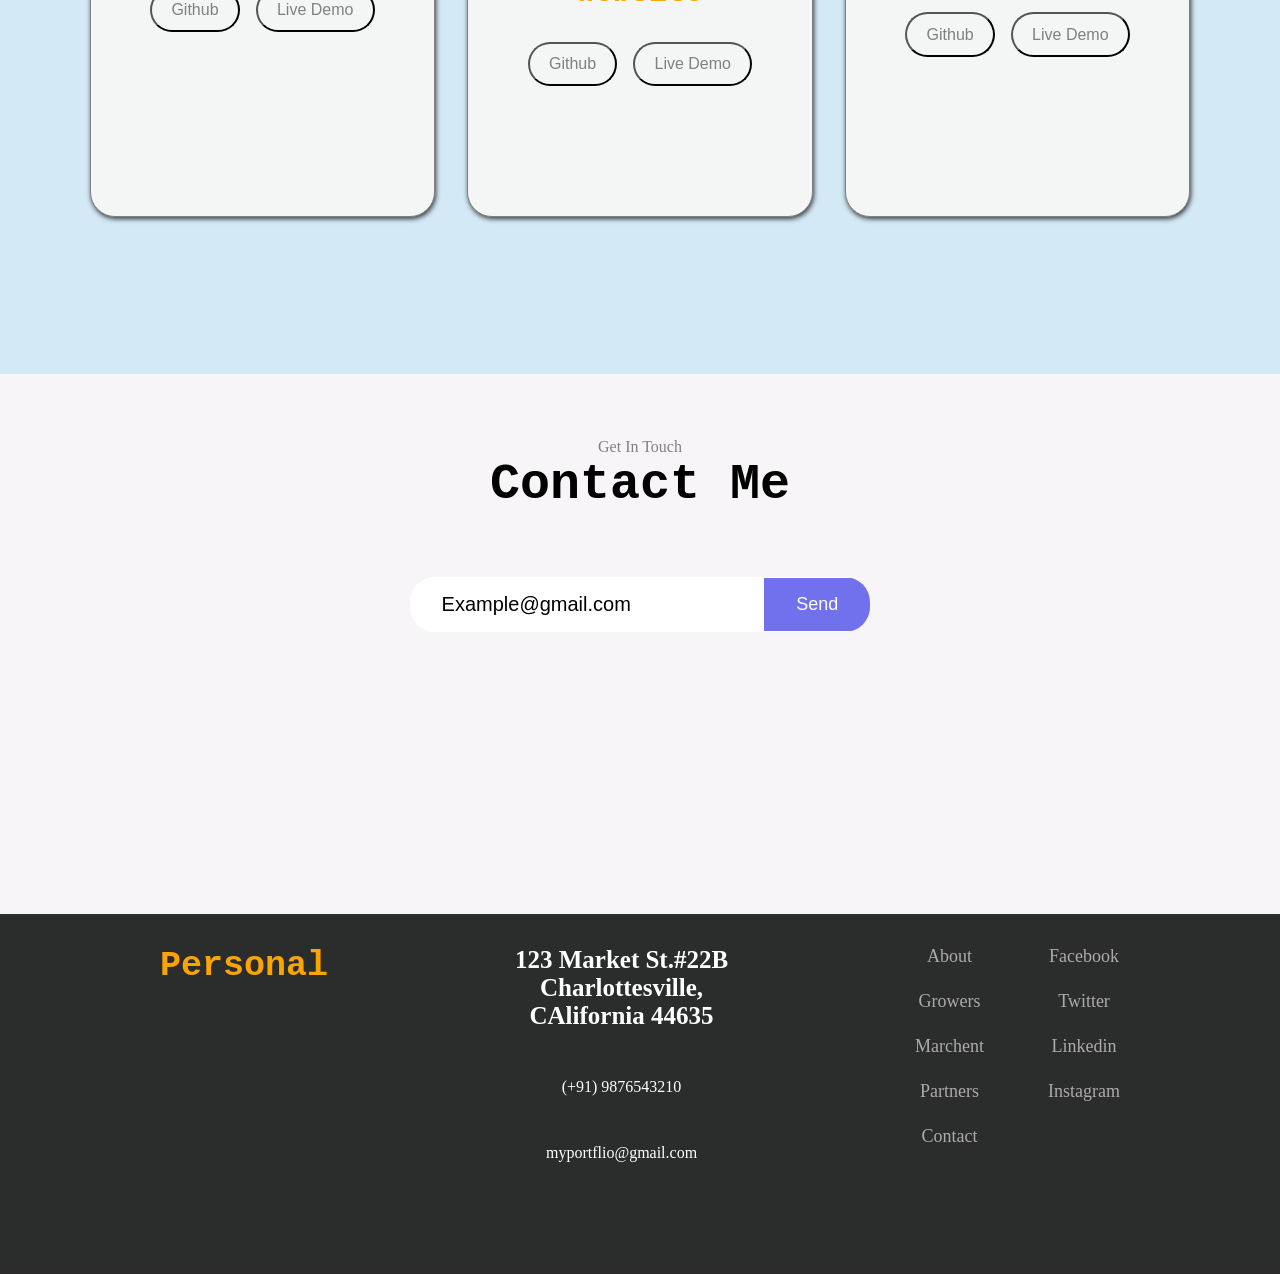
==== commit 4499db3c: "added Scrolleffect" ====
--- a/index.html
+++ b/index.html
@@ -14,281 +14,285 @@
 
 <body>
     <!-- navber starts -->
-    <section class="navber">
-        <div class="nav_container">
-            <h1>Portfolio</h1>
-            <div class="links">
-                <ul>
-                    <li><a href="#">Home</a></li>
-                    <li><a href="#aboutme">About Me</a></li>
-                    <li><a href="#projects">projects</a></li>
-                    <li><a href="#contactme">Contact Me</a></li>
-                </ul>
-            </div>
-        </div>
-    </section>
-    <!-- navber ends -->
-    <!-- hero starts here -->
-    <section class="hero">
-        <div class="hero_container">
-            <div class="hero_left">
-                <h1>Hello I'm</h1>
-                <h1>CH.Venkatesh</h1>
-                <h1>Full Stack Developver</h1>
-                <div class="btns">
-                    <button class="cvbtn">Download CV</button>
-                    <button class="infobtn">Contact Info</button>
-                </div>
-                <div class="icons">
-                    <i class="fa fa-github"></i>
-                    <i class="fa fa-linkedin"></i>
-                </div>
-
-            </div>
-            <div class="hero_right">
-                <div class="yellow"></div>
-                <div class="border"></div>
-                <img src="./images/Screenshot_2020-09-07-12-32-36-259_com.whatsapp-removebg-preview.png" alt="">
-                <div class="awards">
-                    <i class="fa fa-trophy"></i>
-                    <p>Best Award <br /> design</p>
-                </div>
-                <div class="works">
-                    <i class="fa fa-trophy"></i>
-                    <p>Best Award <br /> design</p>
-                </div>
-                <div class="stars">
-                    <i class="fa fa-star"></i>
-                    <i class="fa fa-star"></i>
-                    <i class="fa fa-star"></i>
-                </div>
-            </div>
-        </div>
-    </section>
-
-    <!-- About me starts here -->
-    <section id="aboutme">
-        <div class="about_wrapper">
-            <p>Get To Know More</p>
-            <h1>About Me</h1>
-            <div class="about_container">
-                <div class="about_left">
-                    <img src="images/20190613_201055-removebg-preview.png" alt="">
-                </div>
-                <div class="about_right">
-                    <div class="about_top">
-                        <div class="education">
-                            <span class="material-symbols-outlined">
-                                workspace_premium
-                            </span>
-                            <p>Experience</p>
-                            <p>2+ years</p>
-                            <p>Full Stack Developer</p>
-                        </div>
-                        <div class="education">
-                            <span class="material-symbols-outlined">
-                                school
-                            </span>
-                            <p>Education</p>
-                            <p>Bachelor of Technology (B.Tech)</p>
-                            <p>M.Sc. Masters Degree</p>
-                        </div>
-                    </div>
-                    <p>Lorem, ipsum dolor sit amet consectetur adipisicing elit. Culpa nemo, beatae repellat dolores
-                        quasi praesentium aspernatur accusantium impedit deserunt nobis et, numquam adipisci corporis
-                        natus. Magni labore saepe quasi temporibus.</p>
-                </div>
-            </div>
-        </div>
-    </section>
-    <!-- my services starts here -->
-
-
-    <section id="myservices">
-        <p>Explore My</p>
-        <h1>Experience</h1>
-        <div class="service_container">
-            <div class="card">
-                <h1>Frontend Development</h1>
-                <div class="service_items">
-                    <div class="items">
-                        <span class="material-symbols-outlined">
-                            verified
-                        </span>
-                        <div class="card_right">
-                            <h3>HTML 5</h3>
-                            <p>Experienced</p>
-                        </div>
-                    </div>
-                    <div class="items">
-                        <span class="material-symbols-outlined">
-                            verified
-                        </span>
-                        <div class="card_right">
-                            <h3>CSS 3</h3>
-                            <p>Experienced</p>
-                        </div>
-                    </div>
-                    <div class="items">
-                        <span class="material-symbols-outlined">
-                            verified
-                        </span>
-                        <div class="card_right">
-                            <h3>Tailwind CSS </h3>
-                            <p>Experienced</p>
-                        </div>
-                    </div>
-                    <div class="items">
-                        <span class="material-symbols-outlined">
-                            verified
-                        </span>
-                        <div class="card_right">
-                            <h3>SCSS </h3>
-                            <p>Experienced</p>
-                        </div>
-                    </div>
-                    <div class="items">
-                        <span class="material-symbols-outlined">
-                            verified
-                        </span>
-                        <div class="card_right">
-                            <h3>Reactjs </h3>
-                            <p>Experienced</p>
-                        </div>
-                    </div>
-                </div>
-            </div>
-            <div class="card">
-                <h1>Backend Development</h1>
-                <div class="service_items">
-                    <div class="items">
-                        <span class="material-symbols-outlined">
-                            verified
-                        </span>
-                        <div class="card_right">
-                            <h3>NodeJs</h3>
-                            <p>Experienced</p>
-                        </div>
-                    </div>
-                    <div class="items">
-                        <span class="material-symbols-outlined">
-                            verified
-                        </span>
-                        <div class="card_right">
-                            <h3>JavaScript</h3>
-                            <p>Experienced</p>
-                        </div>
-                    </div>
-                    <div class="items">
-                        <span class="material-symbols-outlined">
-                            verified
-                        </span>
-                        <div class="card_right">
-                            <h3>Express</h3>
-                            <p>Experienced</p>
-                        </div>
-                    </div>
-                    <div class="items">
-                        <span class="material-symbols-outlined">
-                            verified
-                        </span>
-                        <div class="card_right">
-                            <h3>MongoDB</h3>
-                            <p>Experienced</p>
-                        </div>
-                    </div>
-                    <div class="items">
-                        <span class="material-symbols-outlined">
-                            verified
-                        </span>
-                        <div class="card_right">
-                            <h3>SQL</h3>
-                            <p>Experienced</p>
-                        </div>
-                    </div>
-                </div>
-            </div>
-        </div>
-    </section>
-    <!-- my projects starts here -->
-
-    <section id="projects">
-        <p>Explore My</p>
-        <h1>Experience</h1>
-        <div class="projects_container">
-
-            <div class="project_card">
-                <img src="./images/0d373b57e250525e2556015c5ad6fe84f66f2f632357a97c5de6e73043c0e0d51628682335902.jpg"
-                    alt="">
-                <h1>Shopping Website</h1>
-                <div class="btns">
-                    <button>Github</button>
-                    <button>Live Demo</button>
-                </div>
-            </div>
-            <div class="project_card">
-                <img src="./images/accounting-website-design.jpg" alt="">
-                <h1>Shopping Website</h1>
-                <div class="btns">
-                    <button>Github</button>
-                    <button>Live Demo</button>
-                </div>
-            </div>
-            <div class="project_card">
-                <img src="images/15_awesome-websites.jpg" alt="">
-                <h1>Shopping Website</h1>
-                <div class="btns">
-                    <button>Github</button>
-                    <button>Live Demo</button>
-                </div>
-            </div>
-        </div>
-    </section>
-
-    <!-- contact me -->
-
-    <section id="contactme">
-        <p>Get In Touch</p>
-        <h1>Contact Me</h1>
-        <div class="inputmail">
-            <input type="email" placeholder="Example@gmail.com" id="">
-            <button>Send</button>
-        </div>
-
-
-    </section>
-
-    <!-- Footer starts here -->
-
-    <section class="footer">
-        <div class="footer_container">
-            <div class="content">
-                <h1>Personal</h1>
-            </div>
-            <div class="content">
-                <h3>123 Market St.#22B Charlottesville, CAlifornia 44635</h3>
-                <p>(+91) 9876543210</p>
-                <p>myportflio@gmail.com</p>
-            </div>
-            <div class="content">
-                <ul>
-                    <li>About</li>
-                    <li>Growers</li>
-                    <li>Marchent</li>
-                    <li>Partners</li>
-                    <li>Contact</li>
-                </ul>
-            </div>
-            <div class="content">
-                <ul>
-                    <li>Facebook</li>
-                    <li>Twitter</li>
-                    <li>Linkedin</li>
-                    <li>Instagram</li>
-                </ul>
-            </div>
-        </div>
-    </section>
+  
+
+        <section class="navber">
+            <div class="nav_container">
+                <h1>Portfolio</h1>
+                <div class="links">
+                    <ul>
+                        <li><a href="#">Home</a></li>
+                        <li><a href="#aboutme">About Me</a></li>
+                        <li><a href="#myservices">Experience</a></li>
+                        <li><a href="#projects">projects</a></li>
+                        <li><a href="#contactme">Contact Me</a></li>
+                    </ul>
+                </div>
+            </div>
+        </section>
+        <!-- navber ends -->
+        <!-- hero starts here -->
+        <section class="hero">
+            <div class="hero_container">
+                <div class="hero_left">
+                    <h1>Hello I'm</h1>
+                    <h1>CH.Venkatesh</h1>
+                    <h1>Full Stack Developver</h1>
+                    <div class="btns">
+                        <button class="cvbtn">Download CV</button>
+                        <button class="infobtn">Contact Info</button>
+                    </div>
+                    <div class="icons">
+                        <i class="fa fa-github"></i>
+                        <i class="fa fa-linkedin"></i>
+                    </div>
+
+                </div>
+                <div class="hero_right">
+                    <div class="yellow"></div>
+                    <div class="border"></div>
+                    <img src="./images/Screenshot_2020-09-07-12-32-36-259_com.whatsapp-removebg-preview.png" alt="">
+                    <div class="awards">
+                        <i class="fa fa-trophy"></i>
+                        <p>Best Award <br /> design</p>
+                    </div>
+                    <div class="works">
+                        <i class="fa fa-trophy"></i>
+                        <p>Best Award <br /> design</p>
+                    </div>
+                    <div class="stars">
+                        <i class="fa fa-star"></i>
+                        <i class="fa fa-star"></i>
+                        <i class="fa fa-star"></i>
+                    </div>
+                </div>
+            </div>
+        </section>
+
+        <!-- About me starts here -->
+        <section id="aboutme">
+            <div class="about_wrapper">
+                <p>Get To Know More</p>
+                <h1>About Me</h1>
+                <div class="about_container">
+                    <div class="about_left">
+                        <img src="images/20190613_201055-removebg-preview.png" alt="">
+                    </div>
+                    <div class="about_right">
+                        <div class="about_top">
+                            <div class="education">
+                                <span class="material-symbols-outlined">
+                                    workspace_premium
+                                </span>
+                                <p>Experience</p>
+                                <p>2+ years</p>
+                                <p>Full Stack Developer</p>
+                            </div>
+                            <div class="education">
+                                <span class="material-symbols-outlined">
+                                    school
+                                </span>
+                                <p>Education</p>
+                                <p>Bachelor of Technology (B.Tech)</p>
+                                <p>M.Sc. Masters Degree</p>
+                            </div>
+                        </div>
+                        <p>Lorem, ipsum dolor sit amet consectetur adipisicing elit. Culpa nemo, beatae repellat dolores
+                            quasi praesentium aspernatur accusantium impedit deserunt nobis et, numquam adipisci
+                            corporis
+                            natus. Magni labore saepe quasi temporibus.</p>
+                    </div>
+                </div>
+            </div>
+        </section>
+        <!-- my services starts here -->
+
+
+        <section id="myservices">
+            <p>Explore My</p>
+            <h1>Experience</h1>
+            <div class="service_container">
+                <div class="card">
+                    <h1>Frontend Development</h1>
+                    <div class="service_items">
+                        <div class="items">
+                            <span class="material-symbols-outlined">
+                                verified
+                            </span>
+                            <div class="card_right">
+                                <h3>HTML 5</h3>
+                                <p>Experienced</p>
+                            </div>
+                        </div>
+                        <div class="items">
+                            <span class="material-symbols-outlined">
+                                verified
+                            </span>
+                            <div class="card_right">
+                                <h3>CSS 3</h3>
+                                <p>Experienced</p>
+                            </div>
+                        </div>
+                        <div class="items">
+                            <span class="material-symbols-outlined">
+                                verified
+                            </span>
+                            <div class="card_right">
+                                <h3>Tailwind CSS </h3>
+                                <p>Experienced</p>
+                            </div>
+                        </div>
+                        <div class="items">
+                            <span class="material-symbols-outlined">
+                                verified
+                            </span>
+                            <div class="card_right">
+                                <h3>SCSS </h3>
+                                <p>Experienced</p>
+                            </div>
+                        </div>
+                        <div class="items">
+                            <span class="material-symbols-outlined">
+                                verified
+                            </span>
+                            <div class="card_right">
+                                <h3>Reactjs </h3>
+                                <p>Experienced</p>
+                            </div>
+                        </div>
+                    </div>
+                </div>
+                <div class="card">
+                    <h1>Backend Development</h1>
+                    <div class="service_items">
+                        <div class="items">
+                            <span class="material-symbols-outlined">
+                                verified
+                            </span>
+                            <div class="card_right">
+                                <h3>NodeJs</h3>
+                                <p>Experienced</p>
+                            </div>
+                        </div>
+                        <div class="items">
+                            <span class="material-symbols-outlined">
+                                verified
+                            </span>
+                            <div class="card_right">
+                                <h3>JavaScript</h3>
+                                <p>Experienced</p>
+                            </div>
+                        </div>
+                        <div class="items">
+                            <span class="material-symbols-outlined">
+                                verified
+                            </span>
+                            <div class="card_right">
+                                <h3>Express</h3>
+                                <p>Experienced</p>
+                            </div>
+                        </div>
+                        <div class="items">
+                            <span class="material-symbols-outlined">
+                                verified
+                            </span>
+                            <div class="card_right">
+                                <h3>MongoDB</h3>
+                                <p>Experienced</p>
+                            </div>
+                        </div>
+                        <div class="items">
+                            <span class="material-symbols-outlined">
+                                verified
+                            </span>
+                            <div class="card_right">
+                                <h3>SQL</h3>
+                                <p>Experienced</p>
+                            </div>
+                        </div>
+                    </div>
+                </div>
+            </div>
+        </section>
+        <!-- my projects starts here -->
+
+        <section id="projects">
+            <p>Explore My</p>
+            <h1>Projects</h1>
+            <div class="projects_container">
+                <div class="project_card">
+                    <img src="./images/0d373b57e250525e2556015c5ad6fe84f66f2f632357a97c5de6e73043c0e0d51628682335902.jpg"
+                        alt="">
+                    <h1>Shopping Website</h1>
+                    <div class="btns">
+                        <button>Github</button>
+                        <button>Live Demo</button>
+                    </div>
+                </div>
+                <div class="project_card">
+                    <img src="./images/accounting-website-design.jpg" alt="">
+                    <h1>Shopping Website</h1>
+                    <div class="btns">
+                        <button>Github</button>
+                        <button>Live Demo</button>
+                    </div>
+                </div>
+                <div class="project_card">
+                    <img src="images/15_awesome-websites.jpg" alt="">
+                    <h1>Shopping Website</h1>
+                    <div class="btns">
+                        <button>Github</button>
+                        <button>Live Demo</button>
+                    </div>
+                </div>
+            </div>
+        </section>
+
+        <!-- contact me -->
+
+        <section id="contactme">
+            <p>Get In Touch</p>
+            <h1>Contact Me</h1>
+            <div class="inputmail">
+                <input type="email" placeholder="Example@gmail.com" id="">
+                <button>Send</button>
+            </div>
+
+
+        </section>
+
+        <!-- Footer starts here -->
+
+        <section class="footer">
+            <div class="footer_container">
+                <div class="content">
+                    <h1>Personal</h1>
+                </div>
+                <div class="content">
+                    <h3>123 Market St.#22B Charlottesville, CAlifornia 44635</h3>
+                    <p>(+91) 9876543210</p>
+                    <p>myportflio@gmail.com</p>
+                </div>
+                <div class="content">
+                    <ul>
+                        <li>About</li>
+                        <li>Growers</li>
+                        <li>Marchent</li>
+                        <li>Partners</li>
+                        <li>Contact</li>
+                    </ul>
+                </div>
+                <div class="content">
+                    <ul>
+                        <li>Facebook</li>
+                        <li>Twitter</li>
+                        <li>Linkedin</li>
+                        <li>Instagram</li>
+                    </ul>
+                </div>
+            </div>
+        </section>
+   
 </body>
 
 </html>
--- a/index.css
+++ b/index.css
@@ -2,8 +2,10 @@
     margin: 0%;
     padding: 0%;
     box-sizing: border-box;
-
-}
+    scroll-snap-type:y mandatory;
+    scroll-behavior: smooth;
+}
+
 
 
 /* navber starts here */
@@ -144,6 +146,7 @@
     justify-content: center;
     align-items: center;
     position: relative;
+    overflow: hidden;
 }
 
 .yellow {
@@ -238,12 +241,13 @@
     color: rgb(254, 171, 185);
     bottom: -3rem;
     right: 12rem;
+    z-index: 5;
 }
 
 /* about me starts here */
 
 #aboutme {
-    height: 90vh;
+    height: 100vh;
     background-color: rgb(226, 246, 249);
     text-align: center;
     color: rgb(104, 103, 103);
@@ -400,6 +404,7 @@
 
 #projects {
     width: 100%;
+    height: 100vh;
     background-color: rgb(211, 233, 245);
     text-align: center;
     padding: 4rem;
@@ -475,7 +480,7 @@
 #contactme {
     height: 60vh;
     width: 100%;
-    background-color: rgb(226, 246, 249);
+    background-color: rgb(247, 245, 247);
     text-align: center;
     color: rgb(104, 103, 103);
     padding: 4rem;
@@ -526,7 +531,8 @@
     font-size: 20px;
     color: black;
 }
-input:focus{
+
+input:focus {
     outline: none;
 }
 
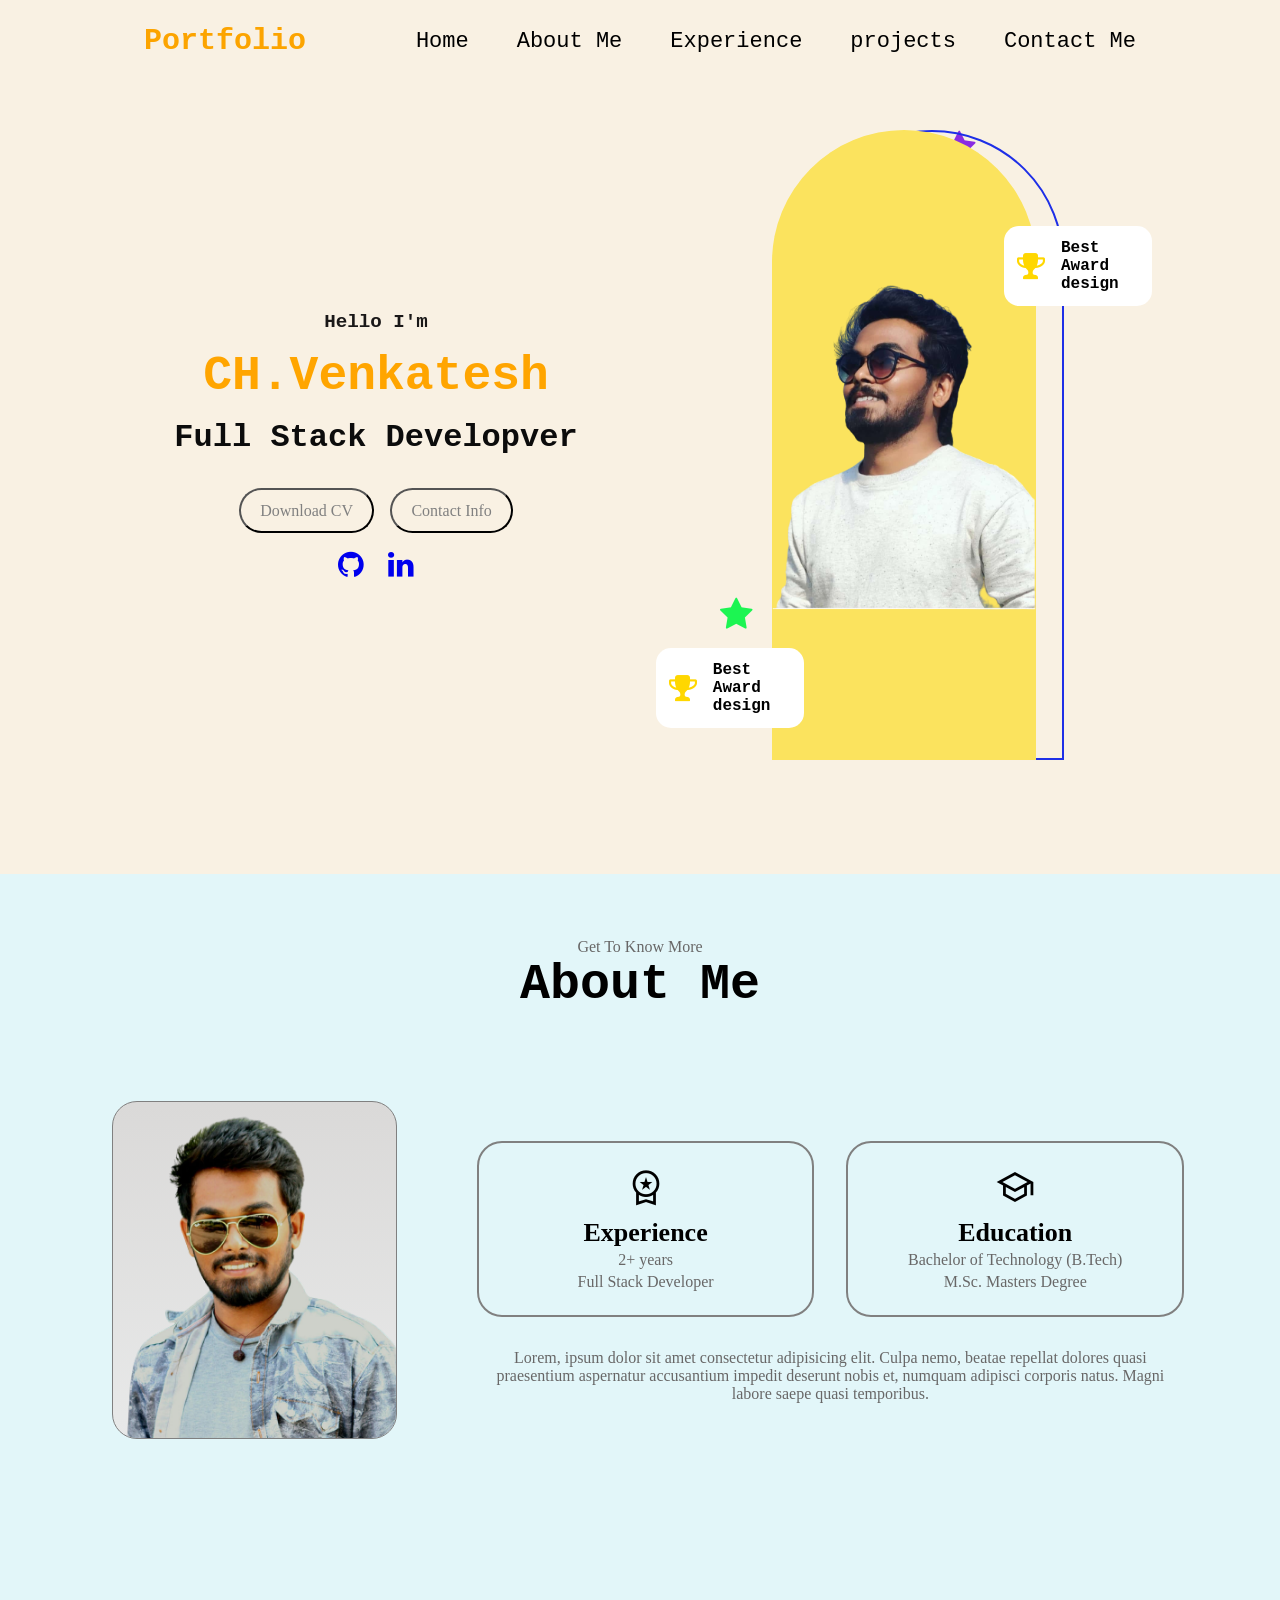
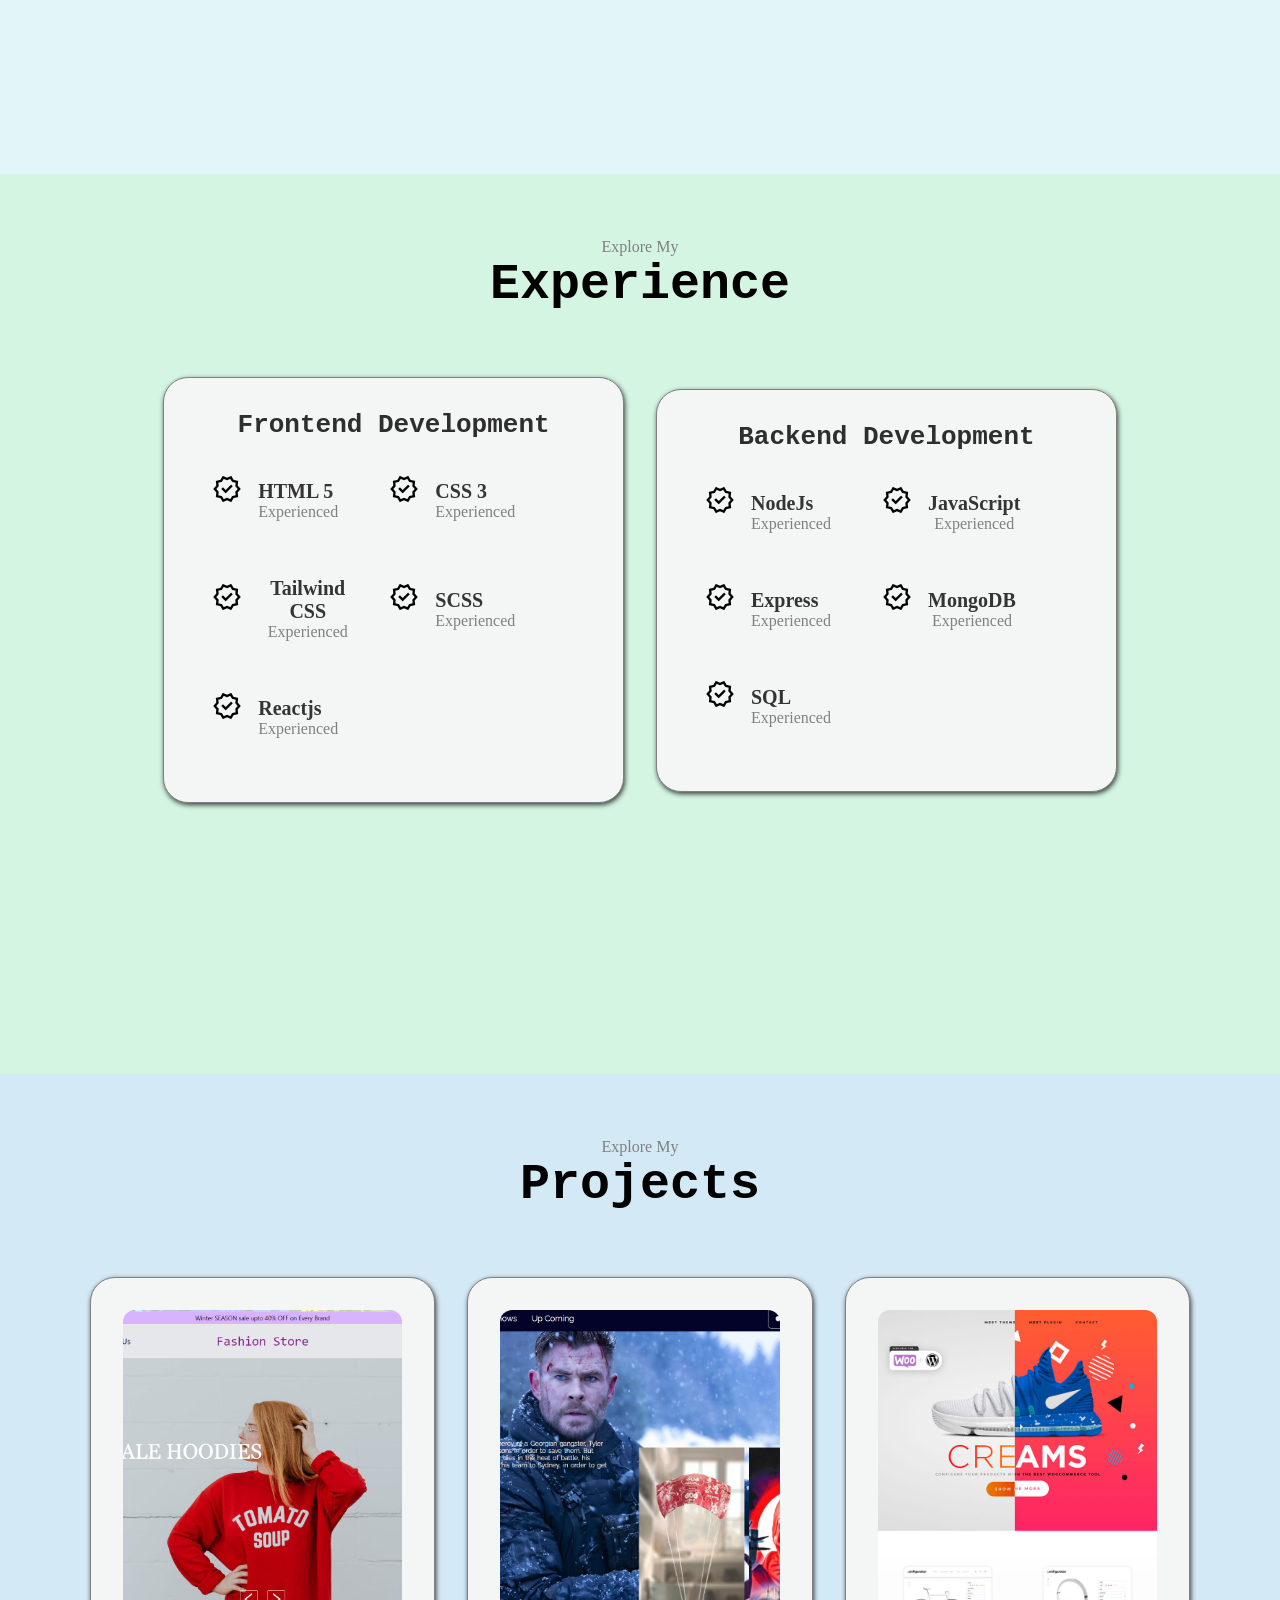
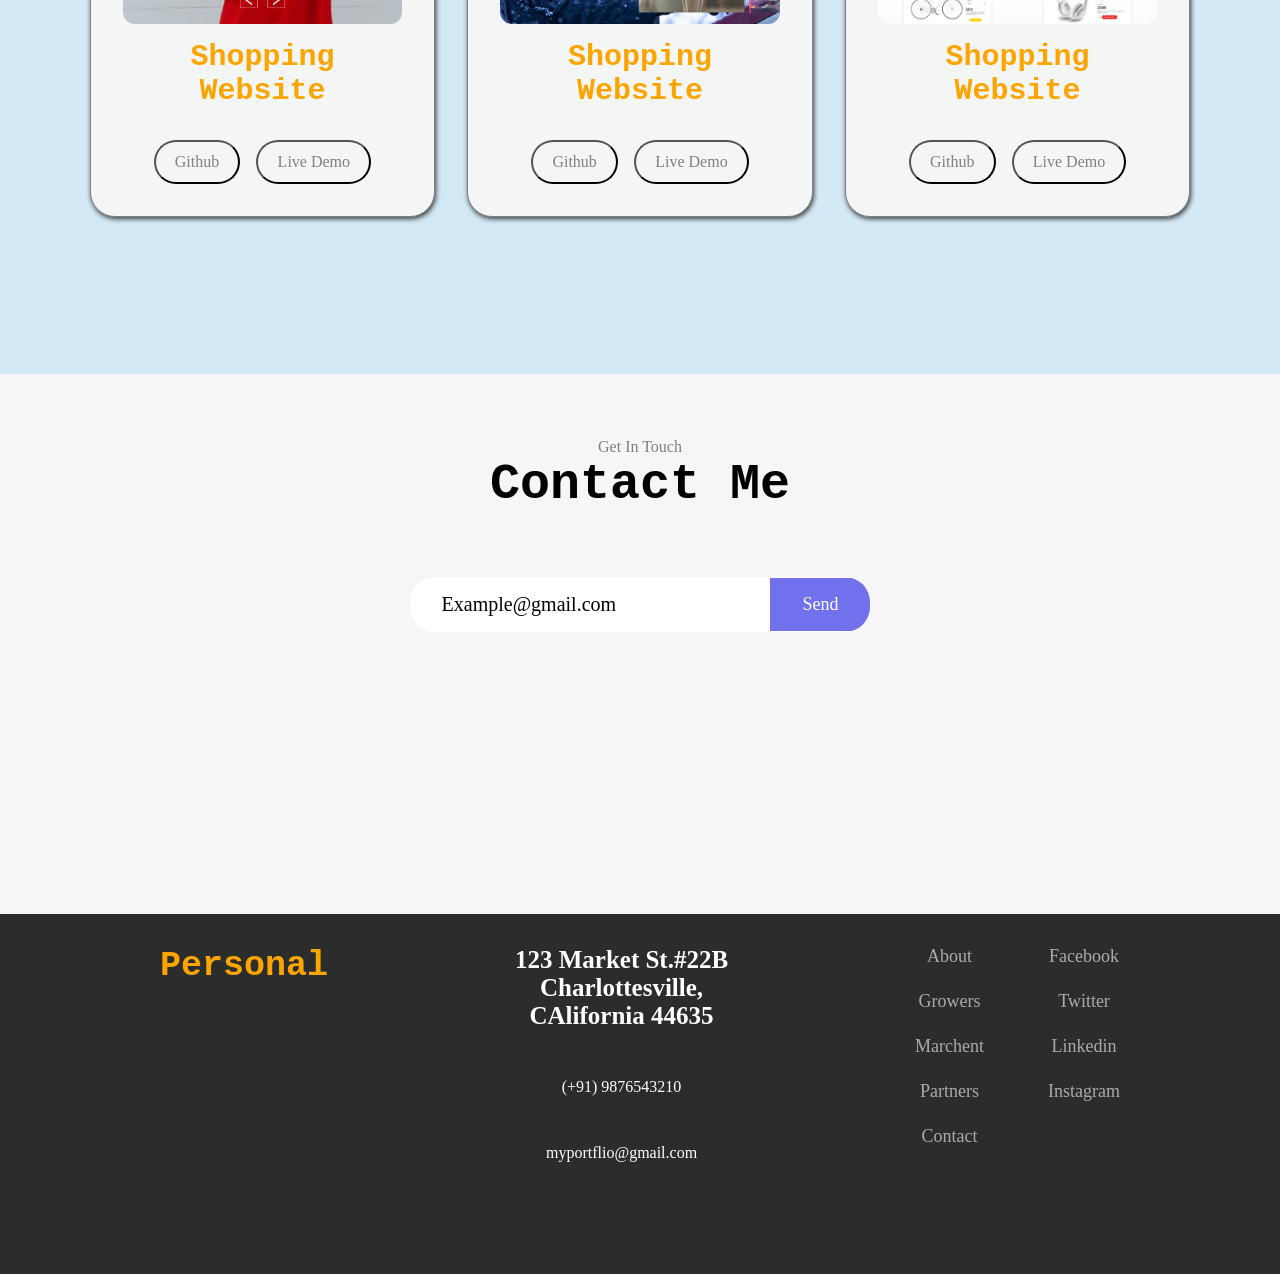
==== commit 7486d64f: "added projects" ====
--- a/index.html
+++ b/index.html
@@ -14,285 +14,288 @@
 
 <body>
     <!-- navber starts -->
-  
-
-        <section class="navber">
-            <div class="nav_container">
-                <h1>Portfolio</h1>
-                <div class="links">
-                    <ul>
-                        <li><a href="#">Home</a></li>
-                        <li><a href="#aboutme">About Me</a></li>
-                        <li><a href="#myservices">Experience</a></li>
-                        <li><a href="#projects">projects</a></li>
-                        <li><a href="#contactme">Contact Me</a></li>
-                    </ul>
-                </div>
-            </div>
-        </section>
-        <!-- navber ends -->
-        <!-- hero starts here -->
-        <section class="hero">
-            <div class="hero_container">
-                <div class="hero_left">
-                    <h1>Hello I'm</h1>
-                    <h1>CH.Venkatesh</h1>
-                    <h1>Full Stack Developver</h1>
-                    <div class="btns">
-                        <button class="cvbtn">Download CV</button>
-                        <button class="infobtn">Contact Info</button>
-                    </div>
-                    <div class="icons">
-                        <i class="fa fa-github"></i>
-                        <i class="fa fa-linkedin"></i>
-                    </div>
-
-                </div>
-                <div class="hero_right">
-                    <div class="yellow"></div>
-                    <div class="border"></div>
-                    <img src="./images/Screenshot_2020-09-07-12-32-36-259_com.whatsapp-removebg-preview.png" alt="">
-                    <div class="awards">
-                        <i class="fa fa-trophy"></i>
-                        <p>Best Award <br /> design</p>
-                    </div>
-                    <div class="works">
-                        <i class="fa fa-trophy"></i>
-                        <p>Best Award <br /> design</p>
-                    </div>
-                    <div class="stars">
-                        <i class="fa fa-star"></i>
-                        <i class="fa fa-star"></i>
-                        <i class="fa fa-star"></i>
-                    </div>
-                </div>
-            </div>
-        </section>
-
-        <!-- About me starts here -->
-        <section id="aboutme">
-            <div class="about_wrapper">
-                <p>Get To Know More</p>
-                <h1>About Me</h1>
-                <div class="about_container">
-                    <div class="about_left">
-                        <img src="images/20190613_201055-removebg-preview.png" alt="">
-                    </div>
-                    <div class="about_right">
-                        <div class="about_top">
-                            <div class="education">
-                                <span class="material-symbols-outlined">
-                                    workspace_premium
-                                </span>
-                                <p>Experience</p>
-                                <p>2+ years</p>
-                                <p>Full Stack Developer</p>
-                            </div>
-                            <div class="education">
-                                <span class="material-symbols-outlined">
-                                    school
-                                </span>
-                                <p>Education</p>
-                                <p>Bachelor of Technology (B.Tech)</p>
-                                <p>M.Sc. Masters Degree</p>
-                            </div>
-                        </div>
-                        <p>Lorem, ipsum dolor sit amet consectetur adipisicing elit. Culpa nemo, beatae repellat dolores
-                            quasi praesentium aspernatur accusantium impedit deserunt nobis et, numquam adipisci
-                            corporis
-                            natus. Magni labore saepe quasi temporibus.</p>
-                    </div>
-                </div>
-            </div>
-        </section>
-        <!-- my services starts here -->
-
-
-        <section id="myservices">
-            <p>Explore My</p>
-            <h1>Experience</h1>
-            <div class="service_container">
-                <div class="card">
-                    <h1>Frontend Development</h1>
-                    <div class="service_items">
-                        <div class="items">
+
+
+    <section class="navber">
+        <div class="nav_container">
+            <h1>Portfolio</h1>
+            <div class="links">
+                <ul>
+                    <li><a href="#">Home</a></li>
+                    <li><a href="#aboutme">About Me</a></li>
+                    <li><a href="#myservices">Experience</a></li>
+                    <li><a href="#projects">projects</a></li>
+                    <li><a href="#contactme">Contact Me</a></li>
+                </ul>
+            </div>
+        </div>
+    </section>
+    <!-- navber ends -->
+    <!-- hero starts here -->
+    <section class="hero">
+        <div class="hero_container">
+            <div class="hero_left">
+                <h1>Hello I'm</h1>
+                <h1>CH.Venkatesh</h1>
+                <h1>Full Stack Developver</h1>
+                <div class="btns">
+                    <button class="cvbtn">Download CV</button>
+                    <a href="#contactme"><button class="infobtn">Contact Info</button></a>
+                </div>
+                <div class="icons">
+                    <a href="https://github.com/Venkatesh3803"><i class="fa fa-github"></i></a>
+                    <a href="#"><i class="fa fa-linkedin"></i></a>
+                </div>
+
+            </div>
+            <div class="hero_right">
+                <div class="yellow"></div>
+                <div class="border"></div>
+                <img src="./images/Screenshot_2020-09-07-12-32-36-259_com.whatsapp-removebg-preview.png" alt="">
+                <div class="awards">
+                    <i class="fa fa-trophy"></i>
+                    <p>Best Award <br /> design</p>
+                </div>
+                <div class="works">
+                    <i class="fa fa-trophy"></i>
+                    <p>Best Award <br /> design</p>
+                </div>
+                <div class="stars">
+                    <i class="fa fa-star"></i>
+                    <i class="fa fa-star"></i>
+                    <i class="fa fa-star"></i>
+                </div>
+            </div>
+        </div>
+    </section>
+
+    <!-- About me starts here -->
+    <section id="aboutme">
+        <div class="about_wrapper">
+            <p>Get To Know More</p>
+            <h1>About Me</h1>
+            <div class="about_container">
+                <div class="about_left">
+                    <img src="images/20190613_201055-removebg-preview.png" alt="">
+                </div>
+                <div class="about_right">
+                    <div class="about_top">
+                        <div class="education">
                             <span class="material-symbols-outlined">
-                                verified
+                                workspace_premium
                             </span>
-                            <div class="card_right">
-                                <h3>HTML 5</h3>
-                                <p>Experienced</p>
-                            </div>
-                        </div>
-                        <div class="items">
+                            <p>Experience</p>
+                            <p>2+ years</p>
+                            <p>Full Stack Developer</p>
+                        </div>
+                        <div class="education">
                             <span class="material-symbols-outlined">
-                                verified
+                                school
                             </span>
-                            <div class="card_right">
-                                <h3>CSS 3</h3>
-                                <p>Experienced</p>
-                            </div>
-                        </div>
-                        <div class="items">
-                            <span class="material-symbols-outlined">
-                                verified
-                            </span>
-                            <div class="card_right">
-                                <h3>Tailwind CSS </h3>
-                                <p>Experienced</p>
-                            </div>
-                        </div>
-                        <div class="items">
-                            <span class="material-symbols-outlined">
-                                verified
-                            </span>
-                            <div class="card_right">
-                                <h3>SCSS </h3>
-                                <p>Experienced</p>
-                            </div>
-                        </div>
-                        <div class="items">
-                            <span class="material-symbols-outlined">
-                                verified
-                            </span>
-                            <div class="card_right">
-                                <h3>Reactjs </h3>
-                                <p>Experienced</p>
-                            </div>
-                        </div>
-                    </div>
-                </div>
-                <div class="card">
-                    <h1>Backend Development</h1>
-                    <div class="service_items">
-                        <div class="items">
-                            <span class="material-symbols-outlined">
-                                verified
-                            </span>
-                            <div class="card_right">
-                                <h3>NodeJs</h3>
-                                <p>Experienced</p>
-                            </div>
-                        </div>
-                        <div class="items">
-                            <span class="material-symbols-outlined">
-                                verified
-                            </span>
-                            <div class="card_right">
-                                <h3>JavaScript</h3>
-                                <p>Experienced</p>
-                            </div>
-                        </div>
-                        <div class="items">
-                            <span class="material-symbols-outlined">
-                                verified
-                            </span>
-                            <div class="card_right">
-                                <h3>Express</h3>
-                                <p>Experienced</p>
-                            </div>
-                        </div>
-                        <div class="items">
-                            <span class="material-symbols-outlined">
-                                verified
-                            </span>
-                            <div class="card_right">
-                                <h3>MongoDB</h3>
-                                <p>Experienced</p>
-                            </div>
-                        </div>
-                        <div class="items">
-                            <span class="material-symbols-outlined">
-                                verified
-                            </span>
-                            <div class="card_right">
-                                <h3>SQL</h3>
-                                <p>Experienced</p>
-                            </div>
-                        </div>
-                    </div>
-                </div>
-            </div>
-        </section>
-        <!-- my projects starts here -->
-
-        <section id="projects">
-            <p>Explore My</p>
-            <h1>Projects</h1>
-            <div class="projects_container">
-                <div class="project_card">
-                    <img src="./images/0d373b57e250525e2556015c5ad6fe84f66f2f632357a97c5de6e73043c0e0d51628682335902.jpg"
-                        alt="">
-                    <h1>Shopping Website</h1>
-                    <div class="btns">
-                        <button>Github</button>
-                        <button>Live Demo</button>
-                    </div>
-                </div>
-                <div class="project_card">
-                    <img src="./images/accounting-website-design.jpg" alt="">
-                    <h1>Shopping Website</h1>
-                    <div class="btns">
-                        <button>Github</button>
-                        <button>Live Demo</button>
-                    </div>
-                </div>
-                <div class="project_card">
-                    <img src="images/15_awesome-websites.jpg" alt="">
-                    <h1>Shopping Website</h1>
-                    <div class="btns">
-                        <button>Github</button>
-                        <button>Live Demo</button>
-                    </div>
-                </div>
-            </div>
-        </section>
-
-        <!-- contact me -->
-
-        <section id="contactme">
-            <p>Get In Touch</p>
-            <h1>Contact Me</h1>
-            <div class="inputmail">
-                <input type="email" placeholder="Example@gmail.com" id="">
-                <button>Send</button>
-            </div>
-
-
-        </section>
-
-        <!-- Footer starts here -->
-
-        <section class="footer">
-            <div class="footer_container">
-                <div class="content">
-                    <h1>Personal</h1>
-                </div>
-                <div class="content">
-                    <h3>123 Market St.#22B Charlottesville, CAlifornia 44635</h3>
-                    <p>(+91) 9876543210</p>
-                    <p>myportflio@gmail.com</p>
-                </div>
-                <div class="content">
-                    <ul>
-                        <li>About</li>
-                        <li>Growers</li>
-                        <li>Marchent</li>
-                        <li>Partners</li>
-                        <li>Contact</li>
-                    </ul>
-                </div>
-                <div class="content">
-                    <ul>
-                        <li>Facebook</li>
-                        <li>Twitter</li>
-                        <li>Linkedin</li>
-                        <li>Instagram</li>
-                    </ul>
-                </div>
-            </div>
-        </section>
-   
+                            <p>Education</p>
+                            <p>Bachelor of Technology (B.Tech)</p>
+                            <p>M.Sc. Masters Degree</p>
+                        </div>
+                    </div>
+                    <p>Lorem, ipsum dolor sit amet consectetur adipisicing elit. Culpa nemo, beatae repellat dolores
+                        quasi praesentium aspernatur accusantium impedit deserunt nobis et, numquam adipisci
+                        corporis
+                        natus. Magni labore saepe quasi temporibus.</p>
+                </div>
+            </div>
+        </div>
+    </section>
+    <!-- my services starts here -->
+
+
+    <section id="myservices">
+        <p>Explore My</p>
+        <h1>Experience</h1>
+        <div class="service_container">
+            <div class="card">
+                <h1>Frontend Development</h1>
+                <div class="service_items">
+                    <div class="items">
+                        <span class="material-symbols-outlined">
+                            verified
+                        </span>
+                        <div class="card_right">
+                            <h3>HTML 5</h3>
+                            <p>Experienced</p>
+                        </div>
+                    </div>
+                    <div class="items">
+                        <span class="material-symbols-outlined">
+                            verified
+                        </span>
+                        <div class="card_right">
+                            <h3>CSS 3</h3>
+                            <p>Experienced</p>
+                        </div>
+                    </div>
+                    <div class="items">
+                        <span class="material-symbols-outlined">
+                            verified
+                        </span>
+                        <div class="card_right">
+                            <h3>Tailwind CSS </h3>
+                            <p>Experienced</p>
+                        </div>
+                    </div>
+                    <div class="items">
+                        <span class="material-symbols-outlined">
+                            verified
+                        </span>
+                        <div class="card_right">
+                            <h3>SCSS </h3>
+                            <p>Experienced</p>
+                        </div>
+                    </div>
+                    <div class="items">
+                        <span class="material-symbols-outlined">
+                            verified
+                        </span>
+                        <div class="card_right">
+                            <h3>Reactjs </h3>
+                            <p>Experienced</p>
+                        </div>
+                    </div>
+                </div>
+            </div>
+            <div class="card">
+                <h1>Backend Development</h1>
+                <div class="service_items">
+                    <div class="items">
+                        <span class="material-symbols-outlined">
+                            verified
+                        </span>
+                        <div class="card_right">
+                            <h3>NodeJs</h3>
+                            <p>Experienced</p>
+                        </div>
+                    </div>
+                    <div class="items">
+                        <span class="material-symbols-outlined">
+                            verified
+                        </span>
+                        <div class="card_right">
+                            <h3>JavaScript</h3>
+                            <p>Experienced</p>
+                        </div>
+                    </div>
+                    <div class="items">
+                        <span class="material-symbols-outlined">
+                            verified
+                        </span>
+                        <div class="card_right">
+                            <h3>Express</h3>
+                            <p>Experienced</p>
+                        </div>
+                    </div>
+                    <div class="items">
+                        <span class="material-symbols-outlined">
+                            verified
+                        </span>
+                        <div class="card_right">
+                            <h3>MongoDB</h3>
+                            <p>Experienced</p>
+                        </div>
+                    </div>
+                    <div class="items">
+                        <span class="material-symbols-outlined">
+                            verified
+                        </span>
+                        <div class="card_right">
+                            <h3>SQL</h3>
+                            <p>Experienced</p>
+                        </div>
+                    </div>
+                </div>
+            </div>
+        </div>
+    </section>
+    <!-- my projects starts here -->
+
+    <section id="projects">
+        <p>Explore My</p>
+        <h1>Projects</h1>
+        <div class="projects_container">
+
+            <div class="project_card">
+                <img src="./images/2023-05-02 (2).png" alt="">
+                <h1>Shopping Website</h1>
+                <div class="btns">
+                    <a href="https://github.com/Venkatesh3803/fashionstore" target="_blank"><button>Github</button></a>
+                    <a href="https://venkatesh3803.github.io/fashionstore/ " target="_blank"><button>Live
+                            Demo</button></a>
+                </div>
+            </div>
+            <div class="project_card">
+                <img src="./images/2023-05-27 (3).png" alt="">
+                <h1>Shopping Website</h1>
+                <div class="btns">
+                    <a href="https://github.com/Venkatesh3803/reactTMDBclone"
+                        target="_blank"><button>Github</button></a>
+                    <a href="tmdbclone2.netlify.app/" target="_blank"><button>Live
+                            Demo</button></a>
+                </div>
+            </div>
+            <div class="project_card">
+                <img src="images/15_awesome-websites.jpg" alt="">
+                <h1>Shopping Website</h1>
+                <div class="btns">
+                    <button>Github</button>
+                    <button>Live Demo</button>
+                </div>
+            </div>
+        </div>
+    </section>
+
+    <!-- contact me -->
+
+    <section id="contactme">
+        <p>Get In Touch</p>
+        <h1>Contact Me</h1>
+        <div class="inputmail">
+            <input type="email" placeholder="Example@gmail.com" id="">
+            <button>Send</button>
+        </div>
+
+
+    </section>
+
+    <!-- Footer starts here -->
+
+    <section class="footer">
+        <div class="footer_container">
+            <div class="content">
+                <h1>Personal</h1>
+            </div>
+            <div class="content">
+                <h3>123 Market St.#22B Charlottesville, CAlifornia 44635</h3>
+                <p>(+91) 9876543210</p>
+                <p>myportflio@gmail.com</p>
+            </div>
+            <div class="content">
+                <ul>
+                    <li>About</li>
+                    <li>Growers</li>
+                    <li>Marchent</li>
+                    <li>Partners</li>
+                    <li>Contact</li>
+                </ul>
+            </div>
+            <div class="content">
+                <ul>
+                    <li>Facebook</li>
+                    <li>Twitter</li>
+                    <li>Linkedin</li>
+                    <li>Instagram</li>
+                </ul>
+            </div>
+        </div>
+    </section>
+    <script src="script.js"></script>
 </body>
 
 </html>
--- a/index.css
+++ b/index.css
@@ -1,9 +1,13 @@
+@import url('https://fonts.googleapis.com/css2?family=Pathway+Extreme:ital,wght@0,200;0,400;0,500;0,600;0,700;1,400&family=Poppins:ital,wght@0,200;0,400;0,500;0,600;1,100&display=swap');
+
+
 * {
     margin: 0%;
     padding: 0%;
     box-sizing: border-box;
-    scroll-snap-type:y mandatory;
+    scroll-snap-type: y mandatory;
     scroll-behavior: smooth;
+    font-family: "pathway-extreme";
 }
 
 
@@ -135,7 +139,7 @@
     gap: 1.5rem;
 }
 
-.icons>i {
+.icons a>i {
     font-size: 30px;
     cursor: pointer;
 }
@@ -442,10 +446,16 @@
     -webkit-box-shadow: 1px 2px 5px 0px rgba(0, 0, 0, 0.75);
     -moz-box-shadow: 1px 2px 5px 0px rgba(0, 0, 0, 0.75);
     box-shadow: 1px 2px 5px 0px rgba(0, 0, 0, 0.75);
+    transition: 0.5s ease;
+}
+
+.project_card:hover {
+    transform: translateY(-20px);
 }
 
 .project_card>img {
     width: 100%;
+    height: 50vh;
     overflow: hidden;
     object-fit: cover;
     border-radius: 12px;
@@ -454,6 +464,22 @@
 .btns {
     display: flex;
     gap: 1rem;
+
+}
+
+.btns a>button {
+    padding: 0.7rem 1.2rem;
+    cursor: pointer;
+    border-radius: 50px;
+    color: gray;
+    background-color: transparent;
+    font-size: 16px;
+}
+
+.btns a>button:hover {
+    transition: 0.3s ease;
+    background-color: gray;
+    color: white;
 
 }
 
@@ -589,4 +615,62 @@
     color: rgb(173, 170, 170);
     font-size: 18px;
     cursor: pointer;
+}
+
+
+
+/* responsiveness */
+
+@media (max-width: 390px) {
+    .nav_container {
+        display: block;
+        height: 12vh;
+    }
+
+    .links {
+        visibility: hidden;
+    }
+
+    .hero {
+        height: auto;
+    }
+
+    .hero_container {
+        display: block;
+        position: relative;
+    }
+
+    .hero_right {
+        display: flex;
+        width: 65%;
+        margin: auto;
+        margin-top: 2rem;
+    }
+
+    .yellow {
+        height: 60vh;
+    }
+
+    .border {
+        height: 60vh;
+        right: 5rem;
+    }
+
+    .hero_right>img {
+        width: 50%;
+    }
+
+    .projects_container {
+        display: block;
+        width: 80%;
+    }
+
+    .project_card {
+        width: 90%;
+    }
+
+    .footer_container {
+        display: block;
+    }
+
 }
